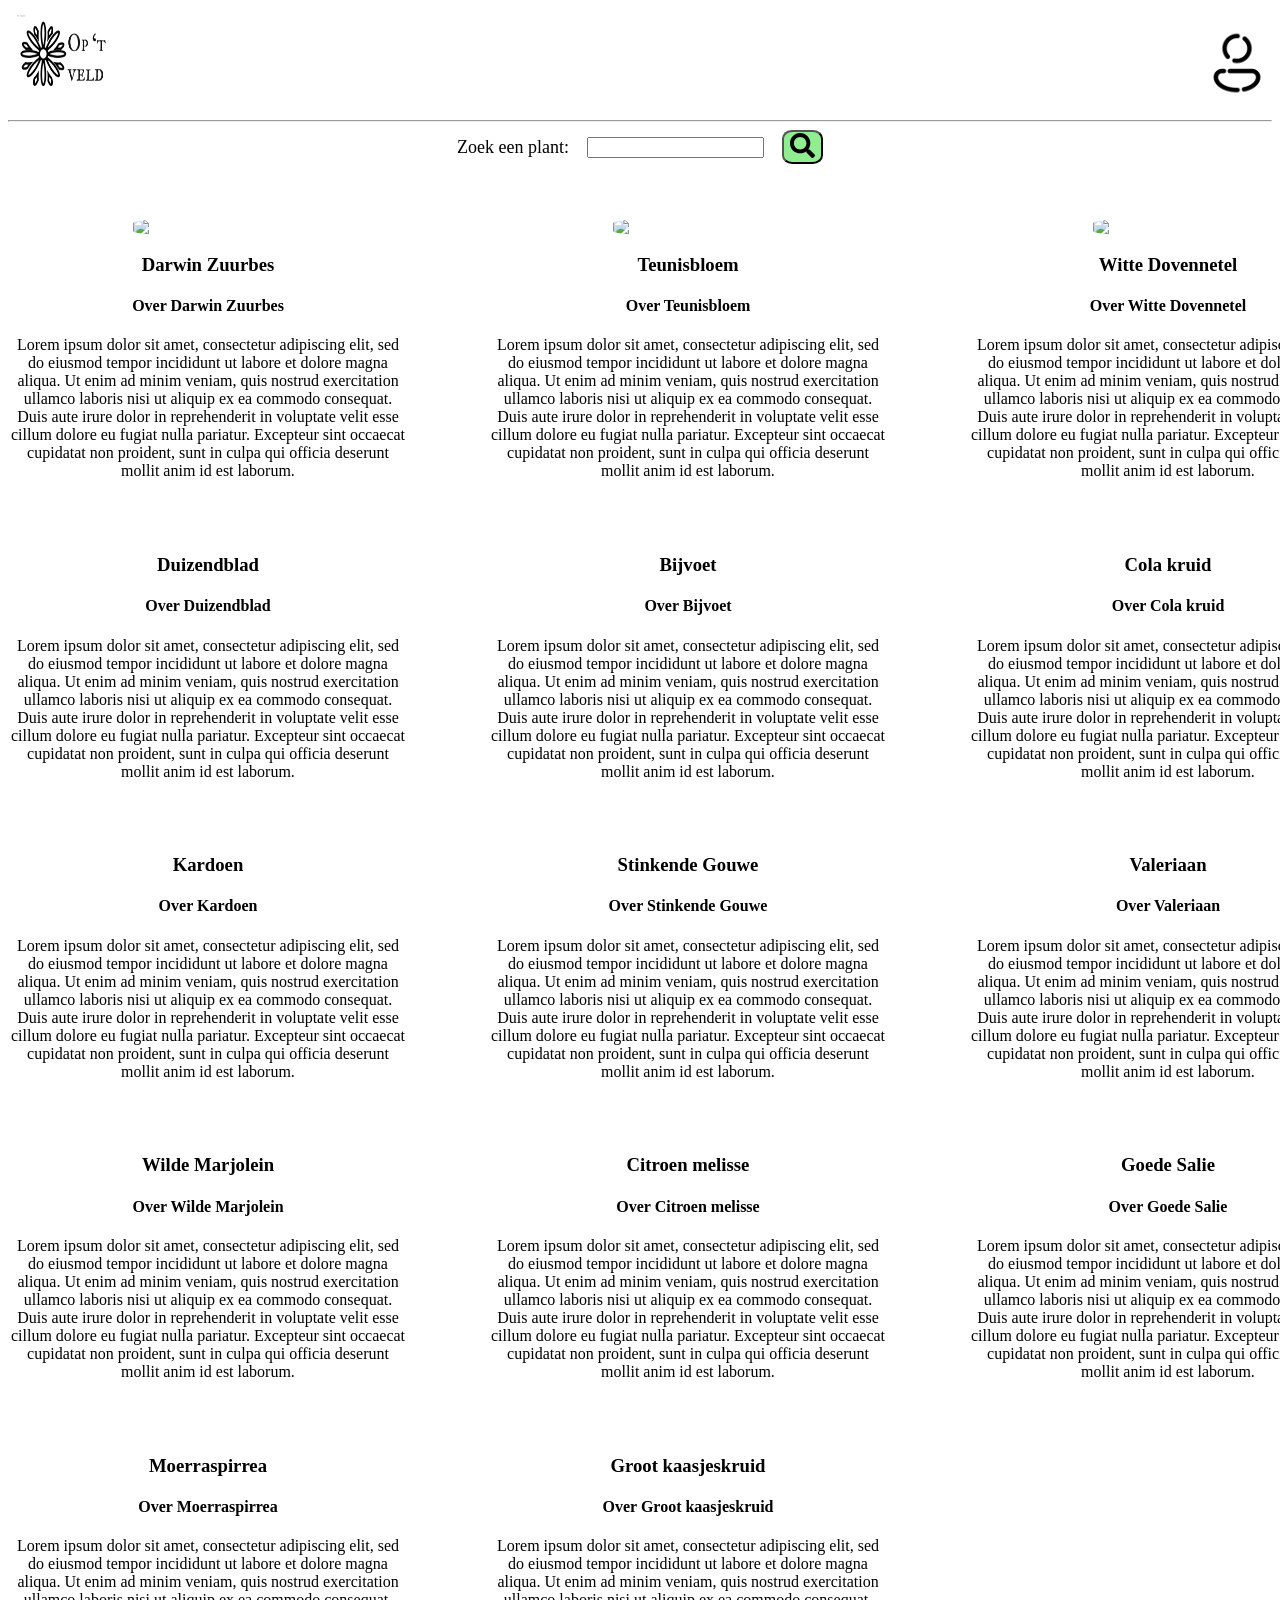
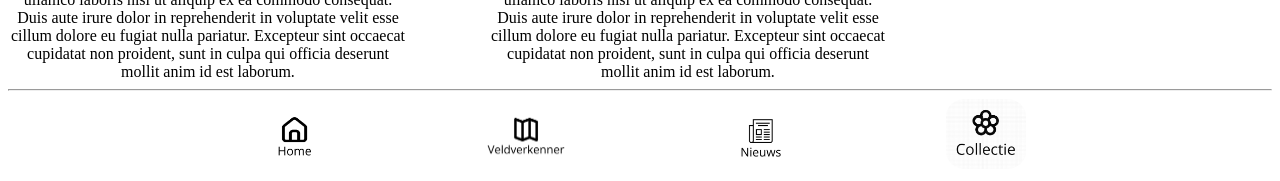
==== collectie.html @ b9565fb1 "Ik heb de meeste van de github en mentor feedback aangepast op mijn project, met meerdere aanpassing" ====
<!DOCTYPE html>
<html lang="en">
<head>
    <meta charset="UTF-8">
    <meta name="viewport" content="width=device-width, initial-scale=1.0">
    <title>Collectie</title> 
    <link rel="stylesheet" href="CSS/styles2.css">
</head>

<body>
     <header>

        <img class="Logo"  src="Images/LOGO2-removebg-preview.png">
        <img class="Gast" src="Images/gast.JPEG">

    </header>
    <hr>
    <main>

    <div class="zoek">

        <label for="site-search">Zoek een plant:</label>

        <input type="search" id="site-search" name="q">

        <button class="Search">
            <svg viewBox="0 0 512 512" width="25" title="search">
            <path d="M505 442.7L405.3 343c-4.5-4.5-10.6-7-17-7H372c27.6-35.3 44-79.7 44-128C416 93.1 322.9 0 208 0S0 93.1 0 208s93.1 208 208 208c48.3 
            0 92.7-16.4 128-44v16.3c0 6.4 2.5 12.5 7 17l99.7 99.7c9.4 9.4 24.6 9.4 33.9 0l28.3-28.3c9.4-9.4 9.4-24.6.1-34zM208 
            336c-70.7 0-128-57.2-128-128 0-70.7 57.2-128 128-128 70.7 0 128 57.2 128 128 0 70.7-57.2 128-128 128z" />
            </svg>
        </button>

    </div>

    <div class="col-container">

        <div class="col1">

            <img class="tb" src="https://nl-nl.bakker.com/cdn/shop/files/HVL_113915_2_BK_1785502296508.jpg?v=1785502366&width=300">
                <h3>Darwin Zuurbes</h3>
                <h4>Over Darwin Zuurbes</h4>
                <p class="BIO">Lorem ipsum dolor sit amet, consectetur adipiscing elit, sed do eiusmod tempor incididunt ut labore et dolore magna aliqua. 
                    Ut enim ad minim veniam, quis nostrud exercitation ullamco laboris nisi ut aliquip ex ea commodo consequat. 
                    Duis aute irure dolor in reprehenderit in voluptate velit esse cillum dolore eu fugiat nulla pariatur. 
                    Excepteur sint occaecat cupidatat non proident, sunt in culpa qui officia deserunt mollit anim id est laborum.</p>
        </div>

       <div class="col1">

            <img class="tb" src="https://upload.wikimedia.org/wikipedia/commons/b/b8/Grote_Teunisbloem_closeup.jpg?utm_source=nl.wikipedia.org&utm_campaign=index&utm_content=original">
                <h3>Teunisbloem</h3>
                <h4>Over Teunisbloem</h4>
                <p class="BIO">Lorem ipsum dolor sit amet, consectetur adipiscing elit, sed do eiusmod tempor incididunt ut labore et dolore magna aliqua. 
                    Ut enim ad minim veniam, quis nostrud exercitation ullamco laboris nisi ut aliquip ex ea commodo consequat. 
                    Duis aute irure dolor in reprehenderit in voluptate velit esse cillum dolore eu fugiat nulla pariatur. 
                    Excepteur sint occaecat cupidatat non proident, sunt in culpa qui officia deserunt mollit anim id est laborum.</p>
       </div>

      <div class="col1">

            <img class="wd" src="https://upload.wikimedia.org/wikipedia/commons/5/56/Witte_dovenetel_closeup.jpg?utm_source=nl.wikipedia.org&utm_campaign=index&utm_content=original">
                <h3>Witte Dovennetel</h3>
                <h4>Over Witte Dovennetel</h4>
                <p class="BIO">Lorem ipsum dolor sit amet, consectetur adipiscing elit, sed do eiusmod tempor incididunt ut labore et dolore magna aliqua. 
                    Ut enim ad minim veniam, quis nostrud exercitation ullamco laboris nisi ut aliquip ex ea commodo consequat. 
                    Duis aute irure dolor in reprehenderit in voluptate velit esse cillum dolore eu fugiat nulla pariatur. 
                    Excepteur sint occaecat cupidatat non proident, sunt in culpa qui officia deserunt mollit anim id est laborum.</p>
        </div>

    </div>

      <!--here you add all the images of the flowers like the first container above-->

        <div class="col-container">

          <div class="col1">

            <img class="tb" src="">
                <h3>Duizendblad</h3>
                <h4>Over Duizendblad</h4>
                <p class="BIO">Lorem ipsum dolor sit amet, consectetur adipiscing elit, sed do eiusmod tempor incididunt ut labore et dolore magna aliqua. 
                    Ut enim ad minim veniam, quis nostrud exercitation ullamco laboris nisi ut aliquip ex ea commodo consequat. 
                    Duis aute irure dolor in reprehenderit in voluptate velit esse cillum dolore eu fugiat nulla pariatur. 
                    Excepteur sint occaecat cupidatat non proident, sunt in culpa qui officia deserunt mollit anim id est laborum.</p>
          </div>
            
          <div class="col1">

            <img class="wd" src="">
            <h3>Bijvoet</h3>
            <h4>Over Bijvoet</h4>
            <p class="BIO">Lorem ipsum dolor sit amet, consectetur adipiscing elit, sed do eiusmod tempor incididunt ut labore et dolore magna aliqua. 
                Ut enim ad minim veniam, quis nostrud exercitation ullamco laboris nisi ut aliquip ex ea commodo consequat. 
                Duis aute irure dolor in reprehenderit in voluptate velit esse cillum dolore eu fugiat nulla pariatur. 
                Excepteur sint occaecat cupidatat non proident, sunt in culpa qui officia deserunt mollit anim id est laborum.</p>
          </div>

          <div class="col1">

            <img class="wd" src="">
            <h3>Cola kruid</h3>
            <h4>Over Cola kruid</h4>
            <p class="BIO">Lorem ipsum dolor sit amet, consectetur adipiscing elit, sed do eiusmod tempor incididunt ut labore et dolore magna aliqua. 
                Ut enim ad minim veniam, quis nostrud exercitation ullamco laboris nisi ut aliquip ex ea commodo consequat. 
                Duis aute irure dolor in reprehenderit in voluptate velit esse cillum dolore eu fugiat nulla pariatur. 
                Excepteur sint occaecat cupidatat non proident, sunt in culpa qui officia deserunt mollit anim id est laborum.</p>
          </div>

        </div>

        <div class="col-container">

          <div class="col1">

            <img class="wd" src="">
            <h3>Kardoen</h3>
            <h4>Over Kardoen</h4>
            <p class="BIO">Lorem ipsum dolor sit amet, consectetur adipiscing elit, sed do eiusmod tempor incididunt ut labore et dolore magna aliqua. 
                Ut enim ad minim veniam, quis nostrud exercitation ullamco laboris nisi ut aliquip ex ea commodo consequat. 
                Duis aute irure dolor in reprehenderit in voluptate velit esse cillum dolore eu fugiat nulla pariatur. 
                Excepteur sint occaecat cupidatat non proident, sunt in culpa qui officia deserunt mollit anim id est laborum.</p>
          </div>

            <div class="col1">

            <img class="wd" src="">
            <h3>Stinkende Gouwe</h3>
            <h4>Over Stinkende Gouwe</h4>
            <p class="BIO">Lorem ipsum dolor sit amet, consectetur adipiscing elit, sed do eiusmod tempor incididunt ut labore et dolore magna aliqua. 
                Ut enim ad minim veniam, quis nostrud exercitation ullamco laboris nisi ut aliquip ex ea commodo consequat. 
                Duis aute irure dolor in reprehenderit in voluptate velit esse cillum dolore eu fugiat nulla pariatur. 
                Excepteur sint occaecat cupidatat non proident, sunt in culpa qui officia deserunt mollit anim id est laborum.</p>

            </div>

            <div class="col1">
            <img class="wd" src="">
            <h3>Valeriaan</h3>
            <h4>Over Valeriaan</h4>
            <p class="BIO">Lorem ipsum dolor sit amet, consectetur adipiscing elit, sed do eiusmod tempor incididunt ut labore et dolore magna aliqua. Ut enim ad minim veniam, quis nostrud exercitation ullamco laboris nisi ut aliquip ex ea commodo consequat. Duis aute irure dolor in reprehenderit in voluptate velit esse cillum dolore eu fugiat nulla pariatur. Excepteur sint occaecat cupidatat non proident, sunt in culpa qui officia deserunt mollit anim id est laborum.</p>
            </div>
          </div>
        </main>


        <div class="col-container">
            <div class="col1">
            <img class="wd" src="">
            <h3>Wilde Marjolein</h3>
            <h4>Over Wilde Marjolein</h4>
            <p class="BIO">Lorem ipsum dolor sit amet, consectetur adipiscing elit, sed do eiusmod tempor incididunt ut labore et dolore magna aliqua. 
                Ut enim ad minim veniam, quis nostrud exercitation ullamco laboris nisi ut aliquip ex ea commodo consequat. 
                Duis aute irure dolor in reprehenderit in voluptate velit esse cillum dolore eu fugiat nulla pariatur. 
                Excepteur sint occaecat cupidatat non proident, sunt in culpa qui officia deserunt mollit anim id est laborum.</p>
            </div>
          
            <div class="col1">
            <img class="wd" src="">
            <h3>Citroen melisse</h3>
            <h4>Over Citroen melisse </h4>
            <p class="BIO">Lorem ipsum dolor sit amet, consectetur adipiscing elit, sed do eiusmod tempor incididunt ut labore et dolore magna aliqua. 
                Ut enim ad minim veniam, quis nostrud exercitation ullamco laboris nisi ut aliquip ex ea commodo consequat. 
                Duis aute irure dolor in reprehenderit in voluptate velit esse cillum dolore eu fugiat nulla pariatur. 
                Excepteur sint occaecat cupidatat non proident, sunt in culpa qui officia deserunt mollit anim id est laborum.</p>
            </div>
          
            <div class="col1">
            <img class="wd" src="">
            <h3>Goede Salie</h3>
            <h4>Over Goede Salie</h4>
            <p class="BIO">Lorem ipsum dolor sit amet, consectetur adipiscing elit, sed do eiusmod tempor incididunt ut labore et dolore magna aliqua. 
                Ut enim ad minim veniam, quis nostrud exercitation ullamco laboris nisi ut aliquip ex ea commodo consequat. 
                Duis aute irure dolor in reprehenderit in voluptate velit esse cillum dolore eu fugiat nulla pariatur. 
                Excepteur sint occaecat cupidatat non proident, sunt in culpa qui officia deserunt mollit anim id est laborum.</p>
            </div>
          </div>


        <div class="col-container">
            <div class="col1">
            <img class="wd" src="">
            <h3>Moerraspirrea</h3>
            <h4>Over Moerraspirrea</h4>
            <p class="BIO">Lorem ipsum dolor sit amet, consectetur adipiscing elit, sed do eiusmod tempor incididunt ut labore et dolore magna aliqua. 
                Ut enim ad minim veniam, quis nostrud exercitation ullamco laboris nisi ut aliquip ex ea commodo consequat. 
                Duis aute irure dolor in reprehenderit in voluptate velit esse cillum dolore eu fugiat nulla pariatur. 
                Excepteur sint occaecat cupidatat non proident, sunt in culpa qui officia deserunt mollit anim id est laborum.</p>
            </div>

            <div class="col1">
            <img class="wd" src="">
            <h3>Groot kaasjeskruid</h3>
            <h4>Over Groot kaasjeskruid</h4>
            <p class="BIO">Lorem ipsum dolor sit amet, consectetur adipiscing elit, sed do eiusmod tempor incididunt ut labore et dolore magna aliqua. 
                Ut enim ad minim veniam, quis nostrud exercitation ullamco laboris nisi ut aliquip ex ea commodo consequat. 
                Duis aute irure dolor in reprehenderit in voluptate velit esse cillum dolore eu fugiat nulla pariatur. 
                Excepteur sint occaecat cupidatat non proident, sunt in culpa qui officia deserunt mollit anim id est laborum.</p>
            </div>
         </div>
    </main>
     <hr>

    <footer class="navfooter">

        <a href="index.html" class="nav item">
            <img class="NF" src="Images/Home.PNG">
        </a>

        <a href="veldverkenner.html" class="nav item">
            <img class="NG" src="Images/Veldverkenner.PNG">
        </a>

        <a href="" class="nav item">
            <img class="NF" src="Images/news.PNG">
        </a>

        <a href="collectie.html" class="nav item">
            <img class="NF" src="Images/collectie.PNG">
        </a>

    </footer>

</body>
</html>
---- CSS/styles2.css ----
.Logo{
    width: 120px;
    height: 100px;
}

.Gast{
    width: 70px;
    height: 70px;
    float: right;
    margin-top: 20px;
}

.zoek{
    display: flex;
    justify-content: center;
    align-items: center;
    gap: 1em;
    font-size: large;
}

.introkaart{
    text-align: center;
    font-family: Arial, Helvetica, sans-serif
}

h3,h4{
    text-align: center;
}
.BIO{
    display: flex;
    text-align: center;
    justify-content: center;
}

.kaart-container {
    width: 100%;
    display: flex;
    justify-content: center;
    overflow: hidden;
}

.kaart {
    width: 700px;
    height: 700px;
    transform: rotate(90deg);
    flex-shrink: 0;
    margin-top: 25px;
}

.Search{
    border-radius: 25%;
    background-color: lightgreen;
}

.navfooter{
    display: flex;
    align-items: center;
    justify-content: center;
    gap: 0.3em;
    
}

.NF{
    width: 80px;
    border-radius: 25%;
}
.NG{
    width: 100px;
    border-radius: 25%;
}

@media(min-width:500px){
    .navfooter{
    gap: 9em;

}

.col-container{
    display: grid;
    grid-template-columns: repeat(3, 1fr);
    gap: 5em;
}

.BIO{
    width: 50ch;
    margin: 0 auto;
}
.kaart {
    width: 80em;
    height: 80em;
    transform: rotate(0deg);
    flex-shrink: 0;
}
}

.tb, .wd{
    display: flex;
    justify-content: center;
    align-items: center;
    margin: 0 auto;
    margin-top: 55px;
    width: 150px;
    border-radius: 25%;
}
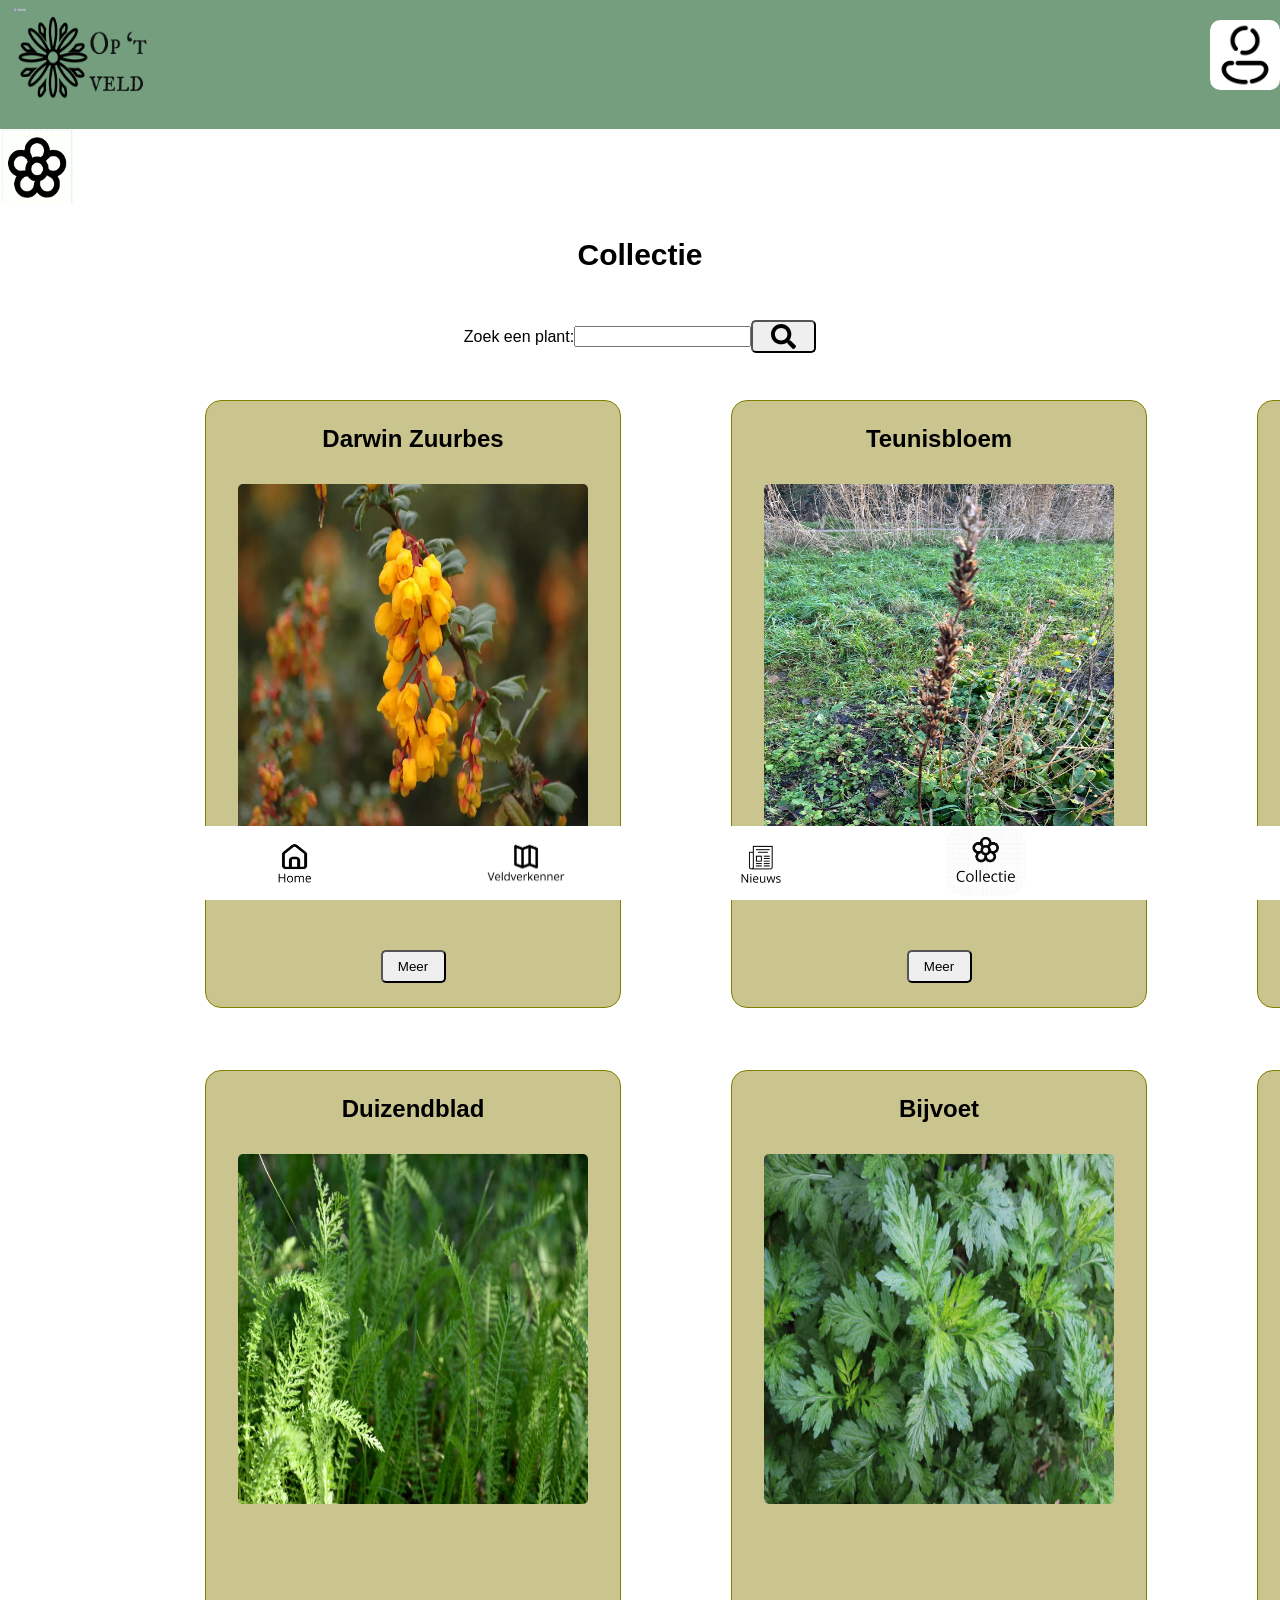
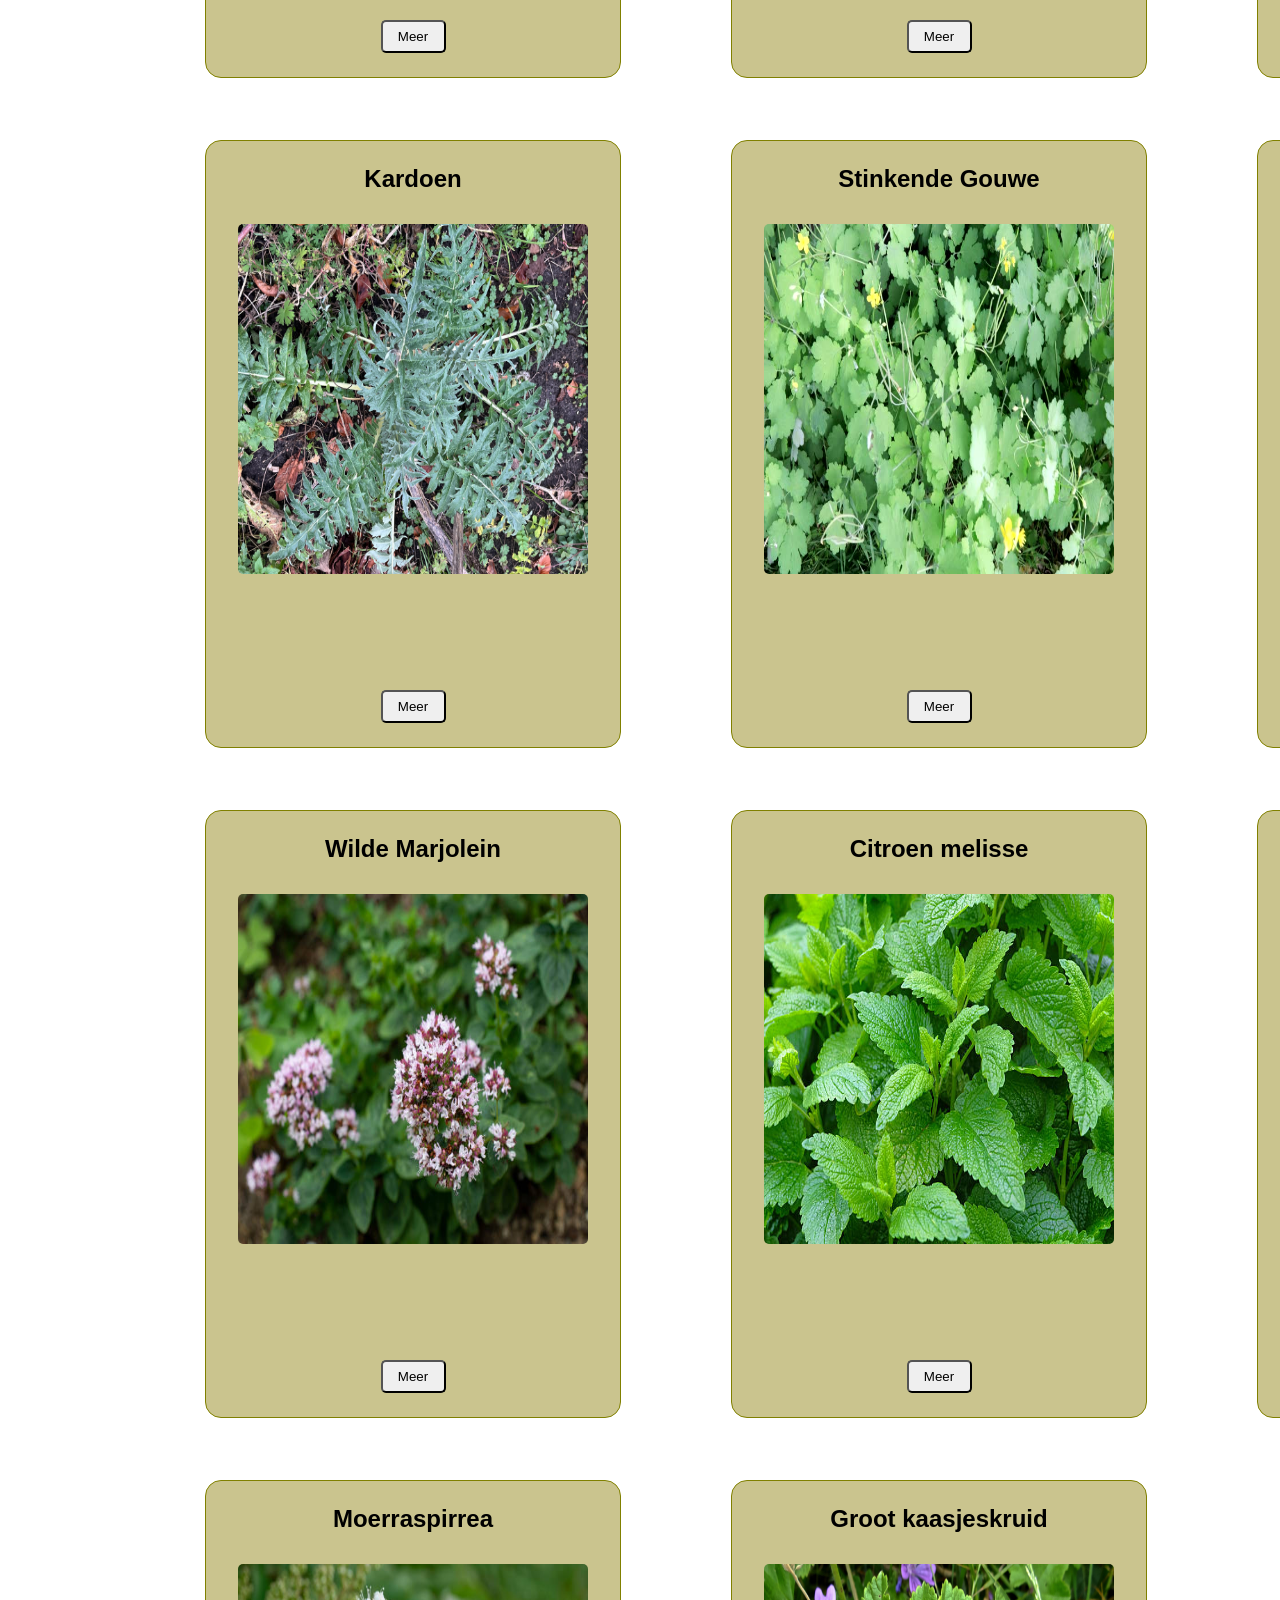
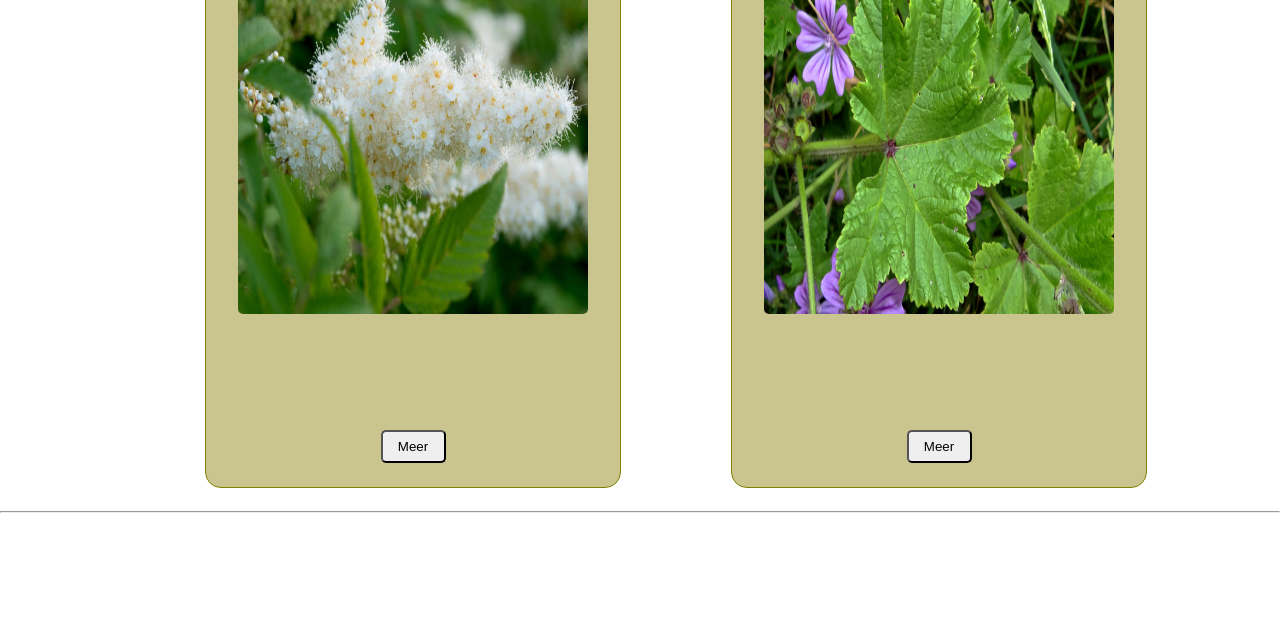
==== commit 76da1809: "Redesign, javascript toevoeging, kaart en informatie toevoeging" ====
--- a/collectie.html
+++ b/collectie.html
@@ -5,6 +5,7 @@
     <meta name="viewport" content="width=device-width, initial-scale=1.0">
     <title>Collectie</title> 
     <link rel="stylesheet" href="CSS/styles2.css">
+    <script defer src="./script.js"></script>
 </head>
 
 <body>
@@ -14,190 +15,222 @@
         <img class="Gast" src="Images/gast.JPEG">
 
     </header>
-    <hr>
     <main>
-
-    <div class="zoek">
+        
+    <section class="BC">
+        <img class="logo" src="Images/Logo.PNG"> 
+        <p><strong>Collectie</strong></p>
+    </section>
+        <br>
+
+    <div class="Searchbar">
 
         <label for="site-search">Zoek een plant:</label>
 
         <input type="search" id="site-search" name="q">
 
-        <button class="Search">
+        <button class="Searchbutton">
             <svg viewBox="0 0 512 512" width="25" title="search">
             <path d="M505 442.7L405.3 343c-4.5-4.5-10.6-7-17-7H372c27.6-35.3 44-79.7 44-128C416 93.1 322.9 0 208 0S0 93.1 0 208s93.1 208 208 208c48.3 
             0 92.7-16.4 128-44v16.3c0 6.4 2.5 12.5 7 17l99.7 99.7c9.4 9.4 24.6 9.4 33.9 0l28.3-28.3c9.4-9.4 9.4-24.6.1-34zM208 
             336c-70.7 0-128-57.2-128-128 0-70.7 57.2-128 128-128 70.7 0 128 57.2 128 128 0 70.7-57.2 128-128 128z" />
             </svg>
         </button>
-
     </div>
 
-    <div class="col-container">
-
-        <div class="col1">
-
-            <img class="tb" src="https://nl-nl.bakker.com/cdn/shop/files/HVL_113915_2_BK_1785502296508.jpg?v=1785502366&width=300">
-                <h3>Darwin Zuurbes</h3>
-                <h4>Over Darwin Zuurbes</h4>
-                <p class="BIO">Lorem ipsum dolor sit amet, consectetur adipiscing elit, sed do eiusmod tempor incididunt ut labore et dolore magna aliqua. 
-                    Ut enim ad minim veniam, quis nostrud exercitation ullamco laboris nisi ut aliquip ex ea commodo consequat. 
-                    Duis aute irure dolor in reprehenderit in voluptate velit esse cillum dolore eu fugiat nulla pariatur. 
-                    Excepteur sint occaecat cupidatat non proident, sunt in culpa qui officia deserunt mollit anim id est laborum.</p>
-        </div>
-
-       <div class="col1">
-
-            <img class="tb" src="https://upload.wikimedia.org/wikipedia/commons/b/b8/Grote_Teunisbloem_closeup.jpg?utm_source=nl.wikipedia.org&utm_campaign=index&utm_content=original">
-                <h3>Teunisbloem</h3>
-                <h4>Over Teunisbloem</h4>
-                <p class="BIO">Lorem ipsum dolor sit amet, consectetur adipiscing elit, sed do eiusmod tempor incididunt ut labore et dolore magna aliqua. 
-                    Ut enim ad minim veniam, quis nostrud exercitation ullamco laboris nisi ut aliquip ex ea commodo consequat. 
-                    Duis aute irure dolor in reprehenderit in voluptate velit esse cillum dolore eu fugiat nulla pariatur. 
-                    Excepteur sint occaecat cupidatat non proident, sunt in culpa qui officia deserunt mollit anim id est laborum.</p>
-       </div>
-
-      <div class="col1">
-
-            <img class="wd" src="https://upload.wikimedia.org/wikipedia/commons/5/56/Witte_dovenetel_closeup.jpg?utm_source=nl.wikipedia.org&utm_campaign=index&utm_content=original">
-                <h3>Witte Dovennetel</h3>
-                <h4>Over Witte Dovennetel</h4>
-                <p class="BIO">Lorem ipsum dolor sit amet, consectetur adipiscing elit, sed do eiusmod tempor incididunt ut labore et dolore magna aliqua. 
-                    Ut enim ad minim veniam, quis nostrud exercitation ullamco laboris nisi ut aliquip ex ea commodo consequat. 
-                    Duis aute irure dolor in reprehenderit in voluptate velit esse cillum dolore eu fugiat nulla pariatur. 
-                    Excepteur sint occaecat cupidatat non proident, sunt in culpa qui officia deserunt mollit anim id est laborum.</p>
-        </div>
-
-    </div>
-
-      <!--here you add all the images of the flowers like the first container above-->
-
-        <div class="col-container">
-
-          <div class="col1">
-
-            <img class="tb" src="">
-                <h3>Duizendblad</h3>
-                <h4>Over Duizendblad</h4>
-                <p class="BIO">Lorem ipsum dolor sit amet, consectetur adipiscing elit, sed do eiusmod tempor incididunt ut labore et dolore magna aliqua. 
-                    Ut enim ad minim veniam, quis nostrud exercitation ullamco laboris nisi ut aliquip ex ea commodo consequat. 
-                    Duis aute irure dolor in reprehenderit in voluptate velit esse cillum dolore eu fugiat nulla pariatur. 
-                    Excepteur sint occaecat cupidatat non proident, sunt in culpa qui officia deserunt mollit anim id est laborum.</p>
-          </div>
-            
-          <div class="col1">
-
-            <img class="wd" src="">
-            <h3>Bijvoet</h3>
-            <h4>Over Bijvoet</h4>
-            <p class="BIO">Lorem ipsum dolor sit amet, consectetur adipiscing elit, sed do eiusmod tempor incididunt ut labore et dolore magna aliqua. 
-                Ut enim ad minim veniam, quis nostrud exercitation ullamco laboris nisi ut aliquip ex ea commodo consequat. 
-                Duis aute irure dolor in reprehenderit in voluptate velit esse cillum dolore eu fugiat nulla pariatur. 
-                Excepteur sint occaecat cupidatat non proident, sunt in culpa qui officia deserunt mollit anim id est laborum.</p>
-          </div>
-
-          <div class="col1">
-
-            <img class="wd" src="">
-            <h3>Cola kruid</h3>
-            <h4>Over Cola kruid</h4>
-            <p class="BIO">Lorem ipsum dolor sit amet, consectetur adipiscing elit, sed do eiusmod tempor incididunt ut labore et dolore magna aliqua. 
-                Ut enim ad minim veniam, quis nostrud exercitation ullamco laboris nisi ut aliquip ex ea commodo consequat. 
-                Duis aute irure dolor in reprehenderit in voluptate velit esse cillum dolore eu fugiat nulla pariatur. 
-                Excepteur sint occaecat cupidatat non proident, sunt in culpa qui officia deserunt mollit anim id est laborum.</p>
-          </div>
-
-        </div>
-
-        <div class="col-container">
-
-          <div class="col1">
-
-            <img class="wd" src="">
-            <h3>Kardoen</h3>
-            <h4>Over Kardoen</h4>
-            <p class="BIO">Lorem ipsum dolor sit amet, consectetur adipiscing elit, sed do eiusmod tempor incididunt ut labore et dolore magna aliqua. 
-                Ut enim ad minim veniam, quis nostrud exercitation ullamco laboris nisi ut aliquip ex ea commodo consequat. 
-                Duis aute irure dolor in reprehenderit in voluptate velit esse cillum dolore eu fugiat nulla pariatur. 
-                Excepteur sint occaecat cupidatat non proident, sunt in culpa qui officia deserunt mollit anim id est laborum.</p>
-          </div>
-
-            <div class="col1">
-
-            <img class="wd" src="">
-            <h3>Stinkende Gouwe</h3>
-            <h4>Over Stinkende Gouwe</h4>
-            <p class="BIO">Lorem ipsum dolor sit amet, consectetur adipiscing elit, sed do eiusmod tempor incididunt ut labore et dolore magna aliqua. 
-                Ut enim ad minim veniam, quis nostrud exercitation ullamco laboris nisi ut aliquip ex ea commodo consequat. 
-                Duis aute irure dolor in reprehenderit in voluptate velit esse cillum dolore eu fugiat nulla pariatur. 
-                Excepteur sint occaecat cupidatat non proident, sunt in culpa qui officia deserunt mollit anim id est laborum.</p>
-
-            </div>
-
-            <div class="col1">
-            <img class="wd" src="">
-            <h3>Valeriaan</h3>
-            <h4>Over Valeriaan</h4>
-            <p class="BIO">Lorem ipsum dolor sit amet, consectetur adipiscing elit, sed do eiusmod tempor incididunt ut labore et dolore magna aliqua. Ut enim ad minim veniam, quis nostrud exercitation ullamco laboris nisi ut aliquip ex ea commodo consequat. Duis aute irure dolor in reprehenderit in voluptate velit esse cillum dolore eu fugiat nulla pariatur. Excepteur sint occaecat cupidatat non proident, sunt in culpa qui officia deserunt mollit anim id est laborum.</p>
-            </div>
-          </div>
-        </main>
-
-
-        <div class="col-container">
-            <div class="col1">
-            <img class="wd" src="">
-            <h3>Wilde Marjolein</h3>
-            <h4>Over Wilde Marjolein</h4>
-            <p class="BIO">Lorem ipsum dolor sit amet, consectetur adipiscing elit, sed do eiusmod tempor incididunt ut labore et dolore magna aliqua. 
-                Ut enim ad minim veniam, quis nostrud exercitation ullamco laboris nisi ut aliquip ex ea commodo consequat. 
-                Duis aute irure dolor in reprehenderit in voluptate velit esse cillum dolore eu fugiat nulla pariatur. 
-                Excepteur sint occaecat cupidatat non proident, sunt in culpa qui officia deserunt mollit anim id est laborum.</p>
-            </div>
-          
-            <div class="col1">
-            <img class="wd" src="">
-            <h3>Citroen melisse</h3>
-            <h4>Over Citroen melisse </h4>
-            <p class="BIO">Lorem ipsum dolor sit amet, consectetur adipiscing elit, sed do eiusmod tempor incididunt ut labore et dolore magna aliqua. 
-                Ut enim ad minim veniam, quis nostrud exercitation ullamco laboris nisi ut aliquip ex ea commodo consequat. 
-                Duis aute irure dolor in reprehenderit in voluptate velit esse cillum dolore eu fugiat nulla pariatur. 
-                Excepteur sint occaecat cupidatat non proident, sunt in culpa qui officia deserunt mollit anim id est laborum.</p>
-            </div>
-          
-            <div class="col1">
-            <img class="wd" src="">
-            <h3>Goede Salie</h3>
-            <h4>Over Goede Salie</h4>
-            <p class="BIO">Lorem ipsum dolor sit amet, consectetur adipiscing elit, sed do eiusmod tempor incididunt ut labore et dolore magna aliqua. 
-                Ut enim ad minim veniam, quis nostrud exercitation ullamco laboris nisi ut aliquip ex ea commodo consequat. 
-                Duis aute irure dolor in reprehenderit in voluptate velit esse cillum dolore eu fugiat nulla pariatur. 
-                Excepteur sint occaecat cupidatat non proident, sunt in culpa qui officia deserunt mollit anim id est laborum.</p>
-            </div>
-          </div>
-
-
-        <div class="col-container">
-            <div class="col1">
-            <img class="wd" src="">
-            <h3>Moerraspirrea</h3>
-            <h4>Over Moerraspirrea</h4>
-            <p class="BIO">Lorem ipsum dolor sit amet, consectetur adipiscing elit, sed do eiusmod tempor incididunt ut labore et dolore magna aliqua. 
-                Ut enim ad minim veniam, quis nostrud exercitation ullamco laboris nisi ut aliquip ex ea commodo consequat. 
-                Duis aute irure dolor in reprehenderit in voluptate velit esse cillum dolore eu fugiat nulla pariatur. 
-                Excepteur sint occaecat cupidatat non proident, sunt in culpa qui officia deserunt mollit anim id est laborum.</p>
-            </div>
-
-            <div class="col1">
-            <img class="wd" src="">
-            <h3>Groot kaasjeskruid</h3>
-            <h4>Over Groot kaasjeskruid</h4>
-            <p class="BIO">Lorem ipsum dolor sit amet, consectetur adipiscing elit, sed do eiusmod tempor incididunt ut labore et dolore magna aliqua. 
-                Ut enim ad minim veniam, quis nostrud exercitation ullamco laboris nisi ut aliquip ex ea commodo consequat. 
-                Duis aute irure dolor in reprehenderit in voluptate velit esse cillum dolore eu fugiat nulla pariatur. 
-                Excepteur sint occaecat cupidatat non proident, sunt in culpa qui officia deserunt mollit anim id est laborum.</p>
-            </div>
-         </div>
+
+    <section class="col-container">
+
+    <article class="flower-card">
+        <div>
+            <h2>Darwin Zuurbes</h2>
+            <img class="tb" src="Images/DarwinZuurbes.png" alt="Darwin Zuurbes">
+            <button>Meer</button>
+        </div>
+        <div>
+            <p>Lorem ipsum dolor sit amet, consectetur adipiscing elit, sed do eiusmod tempor incididunt ut labore et dolore magna aliqua. Ut enim ad minim veniam, quis nostrud exercitation ullamco laboris nisi ut aliquip ex ea commodo consequat. Duis aute irure dolor in reprehenderit in voluptate velit esse cillum dolore eu fugiat nulla pariatur. Excepteur sint occaecat cupidatat non proident, sunt in culpa qui officia deserunt mollit anim id est laborum.</p>
+            <button aria-label="verberg de details">X</button>
+        </div>
+    </article>
+
+    <article class="flower-card">
+        <div>
+            <h2>Teunisbloem</h2>
+            <img class="tb" src="Images/Teunisbloem.jpg" alt="Teunisbloem">
+            <button>Meer</button>
+        </div>
+        <div>
+            <p>Lorem ipsum dolor sit amet, consectetur adipiscing elit, sed do eiusmod tempor incididunt ut labore et dolore magna aliqua. Ut enim ad minim veniam, quis nostrud exercitation ullamco laboris nisi ut aliquip ex ea commodo consequat. Duis aute irure dolor in reprehenderit in voluptate velit esse cillum dolore eu fugiat nulla pariatur. Excepteur sint occaecat cupidatat non proident, sunt in culpa qui officia deserunt mollit anim id est laborum.</p>
+            <button aria-label="verberg de details">X</button>
+        </div>
+    </article>
+
+    <article class="flower-card">
+        <div>
+            <h2>Witte Dovennetel</h2>
+            <img class="tb" src="Images/Wittedovennetel.png" alt="Witte Dovennetel">
+            <button>Meer</button>
+        </div>
+        <div>
+            <p>Lorem ipsum dolor sit amet, consectetur adipiscing elit, sed do eiusmod tempor incididunt ut labore et dolore magna aliqua. Ut enim ad minim veniam, quis nostrud exercitation ullamco laboris nisi ut aliquip ex ea commodo consequat. Duis aute irure dolor in reprehenderit in voluptate velit esse cillum dolore eu fugiat nulla pariatur. Excepteur sint occaecat cupidatat non proident, sunt in culpa qui officia deserunt mollit anim id est laborum.</p>
+            <button aria-label="verberg de details">X</button>
+        </div>
+    </article>
+
+</section>
+
+<!-- Here you add all the images of the flowers like the first container above -->
+
+<section class="col-container">
+
+    <article class="flower-card">
+        <div>
+            <h2>Duizendblad</h2>
+            <img class="tb" src="Images/Duizendblad.png" alt="Duizendblad">
+            <button>Meer</button>
+        </div>
+        <div>
+            <p>Lorem ipsum dolor sit amet, consectetur adipiscing elit, sed do eiusmod tempor incididunt ut labore et dolore magna aliqua. Ut enim ad minim veniam, quis nostrud exercitation ullamco laboris nisi ut aliquip ex ea commodo consequat. Duis aute irure dolor in reprehenderit in voluptate velit esse cillum dolore eu fugiat nulla pariatur. Excepteur sint occaecat cupidatat non proident, sunt in culpa qui officia deserunt mollit anim id est laborum.</p>
+            <button aria-label="verberg de details">X</button>
+        </div>
+    </article>
+
+    <article class="flower-card">
+        <div>
+            <h2>Bijvoet</h2>
+            <img class="tb" src="Images/BijvoetAlsem.png" alt="Bijvoet">
+            <button>Meer</button>
+        </div>
+        <div>
+            <p>Lorem ipsum dolor sit amet, consectetur adipiscing elit, sed do eiusmod tempor incididunt ut labore et dolore magna aliqua. Ut enim ad minim veniam, quis nostrud exercitation ullamco laboris nisi ut aliquip ex ea commodo consequat. Duis aute irure dolor in reprehenderit in voluptate velit esse cillum dolore eu fugiat nulla pariatur. Excepteur sint occaecat cupidatat non proident, sunt in culpa qui officia deserunt mollit anim id est laborum.</p>
+            <button aria-label="verberg de details">X</button>
+        </div>
+    </article>
+
+    <article class="flower-card">
+        <div>
+            <h2>Cola kruid</h2>
+            <img class="tb" src="Images/Colacitroen kruid.jpg" alt="Cola kruid">
+            <button>Meer</button>
+        </div>
+        <div>
+            <p>Lorem ipsum dolor sit amet, consectetur adipiscing elit, sed do eiusmod tempor incididunt ut labore et dolore magna aliqua. Ut enim ad minim veniam, quis nostrud exercitation ullamco laboris nisi ut aliquip ex ea commodo consequat. Duis aute irure dolor in reprehenderit in voluptate velit esse cillum dolore eu fugiat nulla pariatur. Excepteur sint occaecat cupidatat non proident, sunt in culpa qui officia deserunt mollit anim id est laborum.</p>
+            <button aria-label="verberg de details">X</button>
+        </div>
+    </article>
+
+</section>
+
+<section class="col-container">
+
+    <article class="flower-card">
+        <div>
+            <h2>Kardoen</h2>
+            <img class="tb" src="Images/Kardoen.PNG.png" alt="Kardoen">
+            <button>Meer</button>
+        </div>
+        <div>
+            <p>Lorem ipsum dolor sit amet, consectetur adipiscing elit, sed do eiusmod tempor incididunt ut labore et dolore magna aliqua. Ut enim ad minim veniam, quis nostrud exercitation ullamco laboris nisi ut aliquip ex ea commodo consequat. Duis aute irure dolor in reprehenderit in voluptate velit esse cillum dolore eu fugiat nulla pariatur. Excepteur sint occaecat cupidatat non proident, sunt in culpa qui officia deserunt mollit anim id est laborum.</p>
+            <button aria-label="verberg de details">X</button>
+        </div>
+    </article>
+
+    <article class="flower-card">
+        <div>
+            <h2>Stinkende Gouwe</h2>
+            <img class="tb" src="Images/StinkendeGouwe.png" alt="Stinkende Gouwe">
+            <button>Meer</button>
+        </div>
+        <div>
+            <p>Lorem ipsum dolor sit amet, consectetur adipiscing elit, sed do eiusmod tempor incididunt ut labore et dolore magna aliqua. Ut enim ad minim veniam, quis nostrud exercitation ullamco laboris nisi ut aliquip ex ea commodo consequat. Duis aute irure dolor in reprehenderit in voluptate velit esse cillum dolore eu fugiat nulla pariatur. Excepteur sint occaecat cupidatat non proident, sunt in culpa qui officia deserunt mollit anim id est laborum.</p>
+            <button aria-label="verberg de details">X</button>
+        </div>
+    </article>
+
+    <article class="flower-card">
+        <div>
+            <h2>Valeriaan</h2>
+            <img class="tb" src="Images/Valeriaan.png" alt="Valeriaan">
+            <button>Meer</button>
+        </div>
+        <div>
+            <p>Lorem ipsum dolor sit amet, consectetur adipiscing elit, sed do eiusmod tempor incididunt ut labore et dolore magna aliqua. Ut enim ad minim veniam, quis nostrud exercitation ullamco laboris nisi ut aliquip ex ea commodo consequat. Duis aute irure dolor in reprehenderit in voluptate velit esse cillum dolore eu fugiat nulla pariatur. Excepteur sint occaecat cupidatat non proident, sunt in culpa qui officia deserunt mollit anim id est laborum.</p>
+            <button aria-label="verberg de details">X</button>
+        </div>
+    </article>
+
+</section>
+
+</main>
+
+<section class="col-container">
+
+    <article class="flower-card">
+        <div>
+            <h2>Wilde Marjolein</h2>
+            <img class="tb" src="Images/WildMarjolein.png" alt="Wilde Marjolein">
+            <button>Meer</button>
+        </div>
+        <div>
+            <p>Lorem ipsum dolor sit amet, consectetur adipiscing elit, sed do eiusmod tempor incididunt ut labore et dolore magna aliqua. Ut enim ad minim veniam, quis nostrud exercitation ullamco laboris nisi ut aliquip ex ea commodo consequat. Duis aute irure dolor in reprehenderit in voluptate velit esse cillum dolore eu fugiat nulla pariatur. Excepteur sint occaecat cupidatat non proident, sunt in culpa qui officia deserunt mollit anim id est laborum.</p>
+            <button aria-label="verberg de details">X</button>
+        </div>
+    </article>
+
+    <article class="flower-card">
+        <div>
+            <h2>Citroen melisse</h2>
+            <img class="tb" src="Images/Citroenmelisse.png" alt="Citroen melisse">
+            <button>Meer</button>
+        </div>
+        <div>
+            <p>Lorem ipsum dolor sit amet, consectetur adipiscing elit, sed do eiusmod tempor incididunt ut labore et dolore magna aliqua. Ut enim ad minim veniam, quis nostrud exercitation ullamco laboris nisi ut aliquip ex ea commodo consequat. Duis aute irure dolor in reprehenderit in voluptate velit esse cillum dolore eu fugiat nulla pariatur. Excepteur sint occaecat cupidatat non proident, sunt in culpa qui officia deserunt mollit anim id est laborum.</p>
+            <button aria-label="verberg de details">X</button>
+        </div>
+    </article>
+
+    <article class="flower-card">
+        <div>
+            <h2>Goede Salie</h2>
+            <img class="tb" src="Images/GoedeSalie.png" alt="Goede Salie">
+            <button>Meer</button>
+        </div>
+        <div>
+            <p>Lorem ipsum dolor sit amet, consectetur adipiscing elit, sed do eiusmod tempor incididunt ut labore et dolore magna aliqua. Ut enim ad minim veniam, quis nostrud exercitation ullamco laboris nisi ut aliquip ex ea commodo consequat. Duis aute irure dolor in reprehenderit in voluptate velit esse cillum dolore eu fugiat nulla pariatur. Excepteur sint occaecat cupidatat non proident, sunt in culpa qui officia deserunt mollit anim id est laborum.</p>
+            <button aria-label="verberg de details">X</button>
+        </div>
+    </article>
+
+</section>
+
+<section class="col-container">
+
+    <article class="flower-card">
+        <div>
+            <h2>Moerraspirrea</h2>
+            <img class="tb" src="Images/Moerraspirea.png" alt="Moerraspirrea">
+            <button>Meer</button>
+        </div>
+        <div>
+            <p>Lorem ipsum dolor sit amet, consectetur adipiscing elit, sed do eiusmod tempor incididunt ut labore et dolore magna aliqua. Ut enim ad minim veniam, quis nostrud exercitation ullamco laboris nisi ut aliquip ex ea commodo consequat. Duis aute irure dolor in reprehenderit in voluptate velit esse cillum dolore eu fugiat nulla pariatur. Excepteur sint occaecat cupidatat non proident, sunt in culpa qui officia deserunt mollit anim id est laborum.</p>
+            <button aria-label="verberg de details">X</button>
+        </div>
+    </article>
+
+    <article class="flower-card">
+        <div>
+            <h2>Groot kaasjeskruid</h2>
+            <img class="tb" src="Images/Grotekaasjeskruid.png" alt="Groot kaasjeskruid">
+            <button>Meer</button>
+        </div>
+        <div>
+            <p>Lorem ipsum dolor sit amet, consectetur adipiscing elit, sed do eiusmod tempor incididunt ut labore et dolore magna aliqua. Ut enim ad minim veniam, quis nostrud exercitation ullamco laboris nisi ut aliquip ex ea commodo consequat. Duis aute irure dolor in reprehenderit in voluptate velit esse cillum dolore eu fugiat nulla pariatur. Excepteur sint occaecat cupidatat non proident, sunt in culpa qui officia deserunt mollit anim id est laborum.</p>
+            <button aria-label="verberg de details">X</button>
+        </div>
+    </article>
+
+</section>
+
     </main>
      <hr>
 
--- a/CSS/styles2.css
+++ b/CSS/styles2.css
@@ -1,55 +1,172 @@
+body{
+    padding-bottom: 100px;
+    font-family: sans-serif;
+    margin: 0;
+}
+header{
+    background-color: rgb(116, 158, 126);
+}
+
 .Logo{
-    width: 120px;
-    height: 100px;
-}
-
+    width: 180px;
+    height: 125px;
+}
+
+.VeldIcoon{
+    width: 75px;
+    margin-top: 15px;
+}
 .Gast{
     width: 70px;
     height: 70px;
     float: right;
     margin-top: 20px;
-}
-
-.zoek{
-    display: flex;
-    justify-content: center;
-    align-items: center;
-    gap: 1em;
-    font-size: large;
-}
+    border-radius: 15%;
+}
+
+.logo{
+    width: 75px;
+    height: 75px;
+}
+
+
+
+.BC>p {
+    display: flex;
+    justify-content: center;
+    align-items: center;
+    gap: 10px;
+    font-size: 30px;
+}
+
+.Searchbar{
+    display: flex;
+    justify-content: center;
+    align-items: center;
+}
+
+.Searchbutton{
+    display: flex;
+    justify-content: center;
+    align-items: center;
+    margin: 0;
+}
+    
 
 .introkaart{
     text-align: center;
-    font-family: Arial, Helvetica, sans-serif
+    font-family: Arial, Helvetica, sans-serif;
 }
 
 h3,h4{
     text-align: center;
 }
-.BIO{
-    display: flex;
-    text-align: center;
-    justify-content: center;
-}
+
 
 .kaart-container {
-    width: 100%;
     display: flex;
     justify-content: center;
     overflow: hidden;
+    
 }
 
 .kaart {
-    width: 700px;
-    height: 700px;
+    height: 900px;
+    width: 900px;
     transform: rotate(90deg);
     flex-shrink: 0;
-    margin-top: 25px;
-}
-
-.Search{
+    margin-top: 20px;
+}
+
+.legenda{
+    display: flex;
+    width: 75px;
+    position: relative;
+    top: -200px;
+    border: 2px solid rgb(175, 175, 131);
     border-radius: 25%;
-    background-color: lightgreen;
+}
+
+article{
+  width: 26em;
+
+  display: grid;
+
+
+  /* transition: .5s; */
+
+   transform:
+    perspective(30em)
+    rotateY(0deg);
+
+  &.is-meer{
+     transform:
+    perspective(30em)
+    rotateY(180deg);
+  }
+  
+  button{
+    margin: 0 auto;
+  }
+
+  transform-style: preserve-3d;
+
+  @media(prefers-reduced-motion: no-preference){
+    transition: 1s;
+  }
+
+
+  /* background-color: red; */
+
+  div{
+    grid-column-start: 1;
+    grid-row-start: 1;
+    padding: 1.5em;
+
+    backface-visibility: hidden;
+
+    border-radius: 1em;
+    border:solid 1px olive;
+  }
+
+  div:nth-of-type(1){
+    display: grid;
+    gap: 1em;
+
+    background-color: rgb(202, 196, 142);
+    
+  }
+
+  div:nth-of-type(2){
+
+
+    background-color: rgb(202, 196, 142);
+
+    rotate:y 180deg;
+    
+  }
+  
+  h2{
+    margin: 0;
+    text-align: center;
+  }
+}
+
+.flower-card{
+    gap: 0.6em;
+    border-radius: 5px;
+    margin-top: 32px;
+    margin: 15px;
+}
+
+button{
+    width: 65px;
+    height: 33px;
+    border-radius: 5px;
+    margin: 0 auto;
+    display: flex;
+    align-items: center;
+    justify-content: center;
 }
 
 .navfooter{
@@ -57,7 +174,11 @@
     align-items: center;
     justify-content: center;
     gap: 0.3em;
-    
+    position: fixed;
+    bottom: 0;
+    width: 100%;
+    z-index: 1000;
+    background-color: white;
 }
 
 .NF{
@@ -68,7 +189,9 @@
     width: 100px;
     border-radius: 25%;
 }
-
+.NF, .NG:hover{
+    background-color: aquamarine;
+}
 @media(min-width:500px){
     .navfooter{
     gap: 9em;
@@ -79,26 +202,28 @@
     display: grid;
     grid-template-columns: repeat(3, 1fr);
     gap: 5em;
-}
-
-.BIO{
-    width: 50ch;
-    margin: 0 auto;
-}
+    margin-top: 32px;
+    padding-left: 190px;
+}
+
+
+
 .kaart {
-    width: 80em;
-    height: 80em;
+    width: 2000px;
+    height:1000px;
     transform: rotate(0deg);
     flex-shrink: 0;
 }
 }
 
-.tb, .wd{
+.tb {
+    width: 350px;
+    height: 350px;
+    border-radius: 5px;
     display: flex;
     justify-content: center;
     align-items: center;
     margin: 0 auto;
-    margin-top: 55px;
-    width: 150px;
-    border-radius: 25%;
+    margin-top: 15px;
+    margin-bottom: 100px;
 }
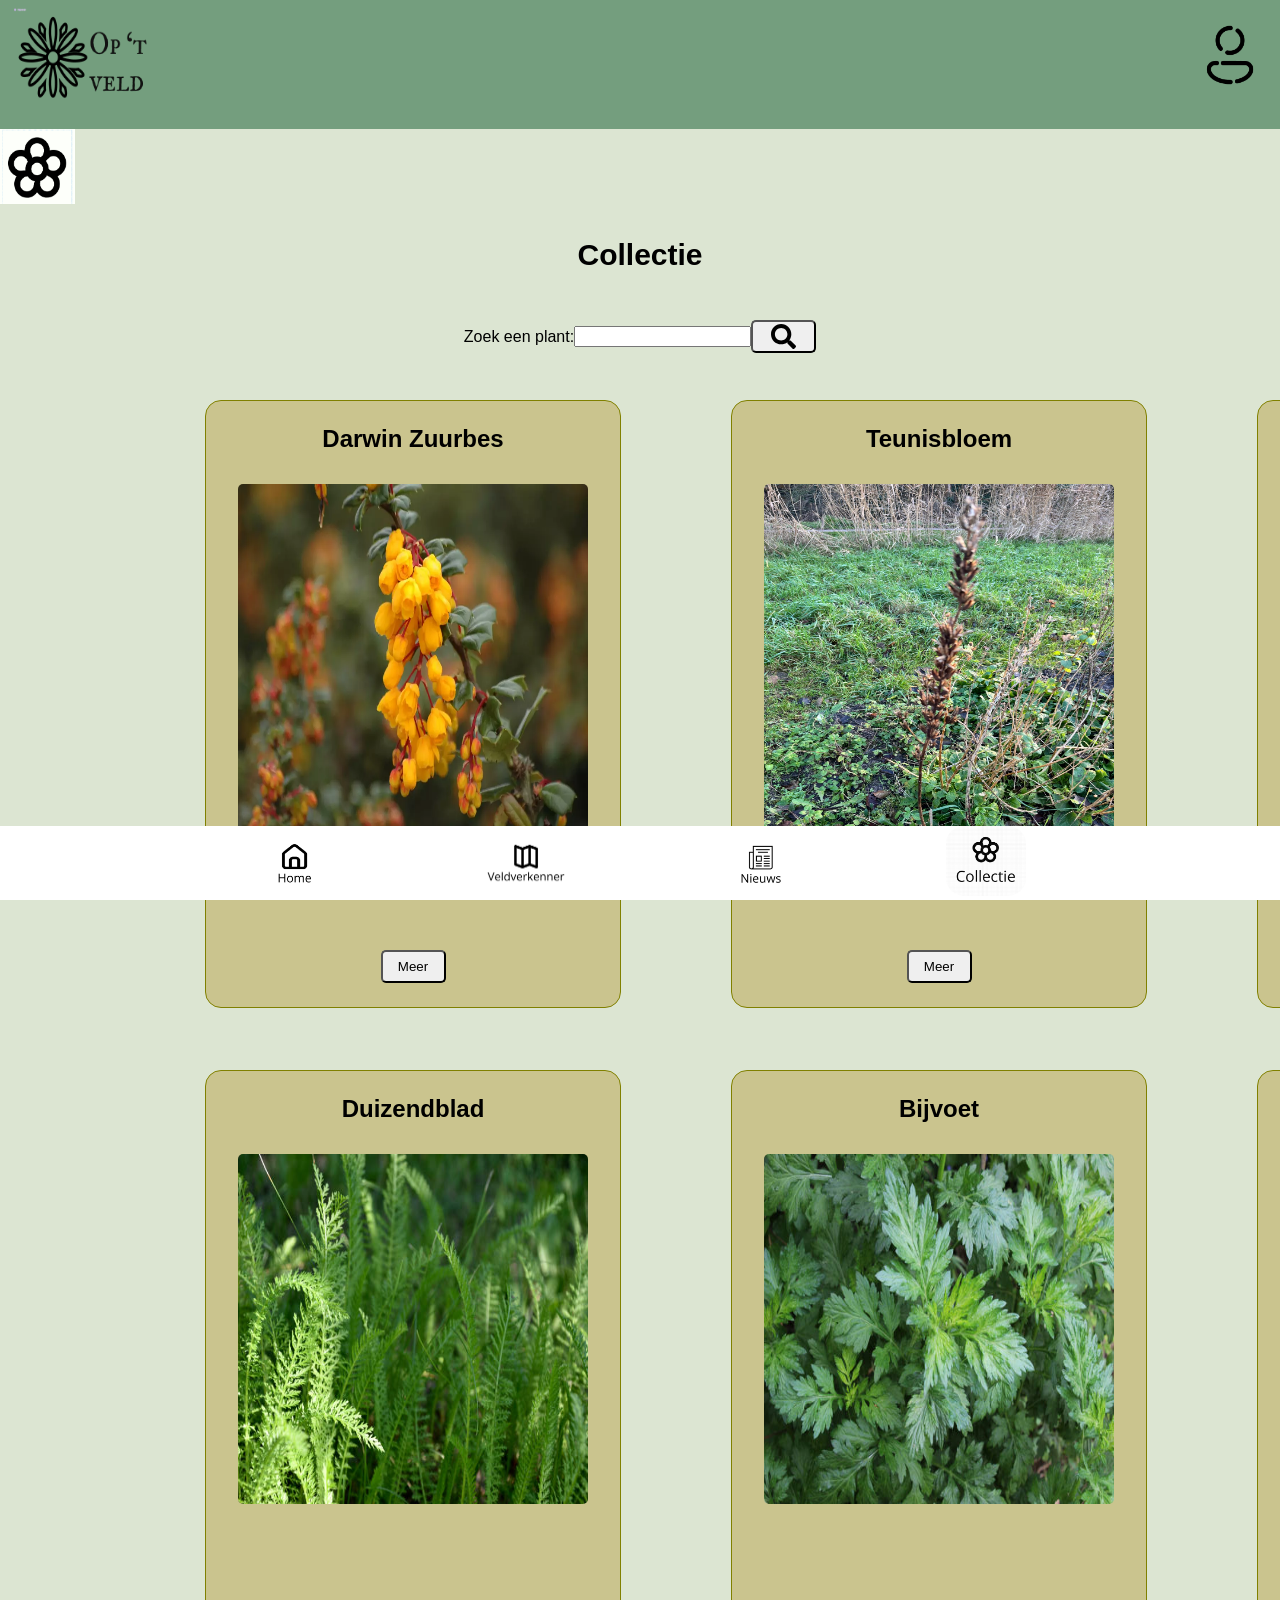
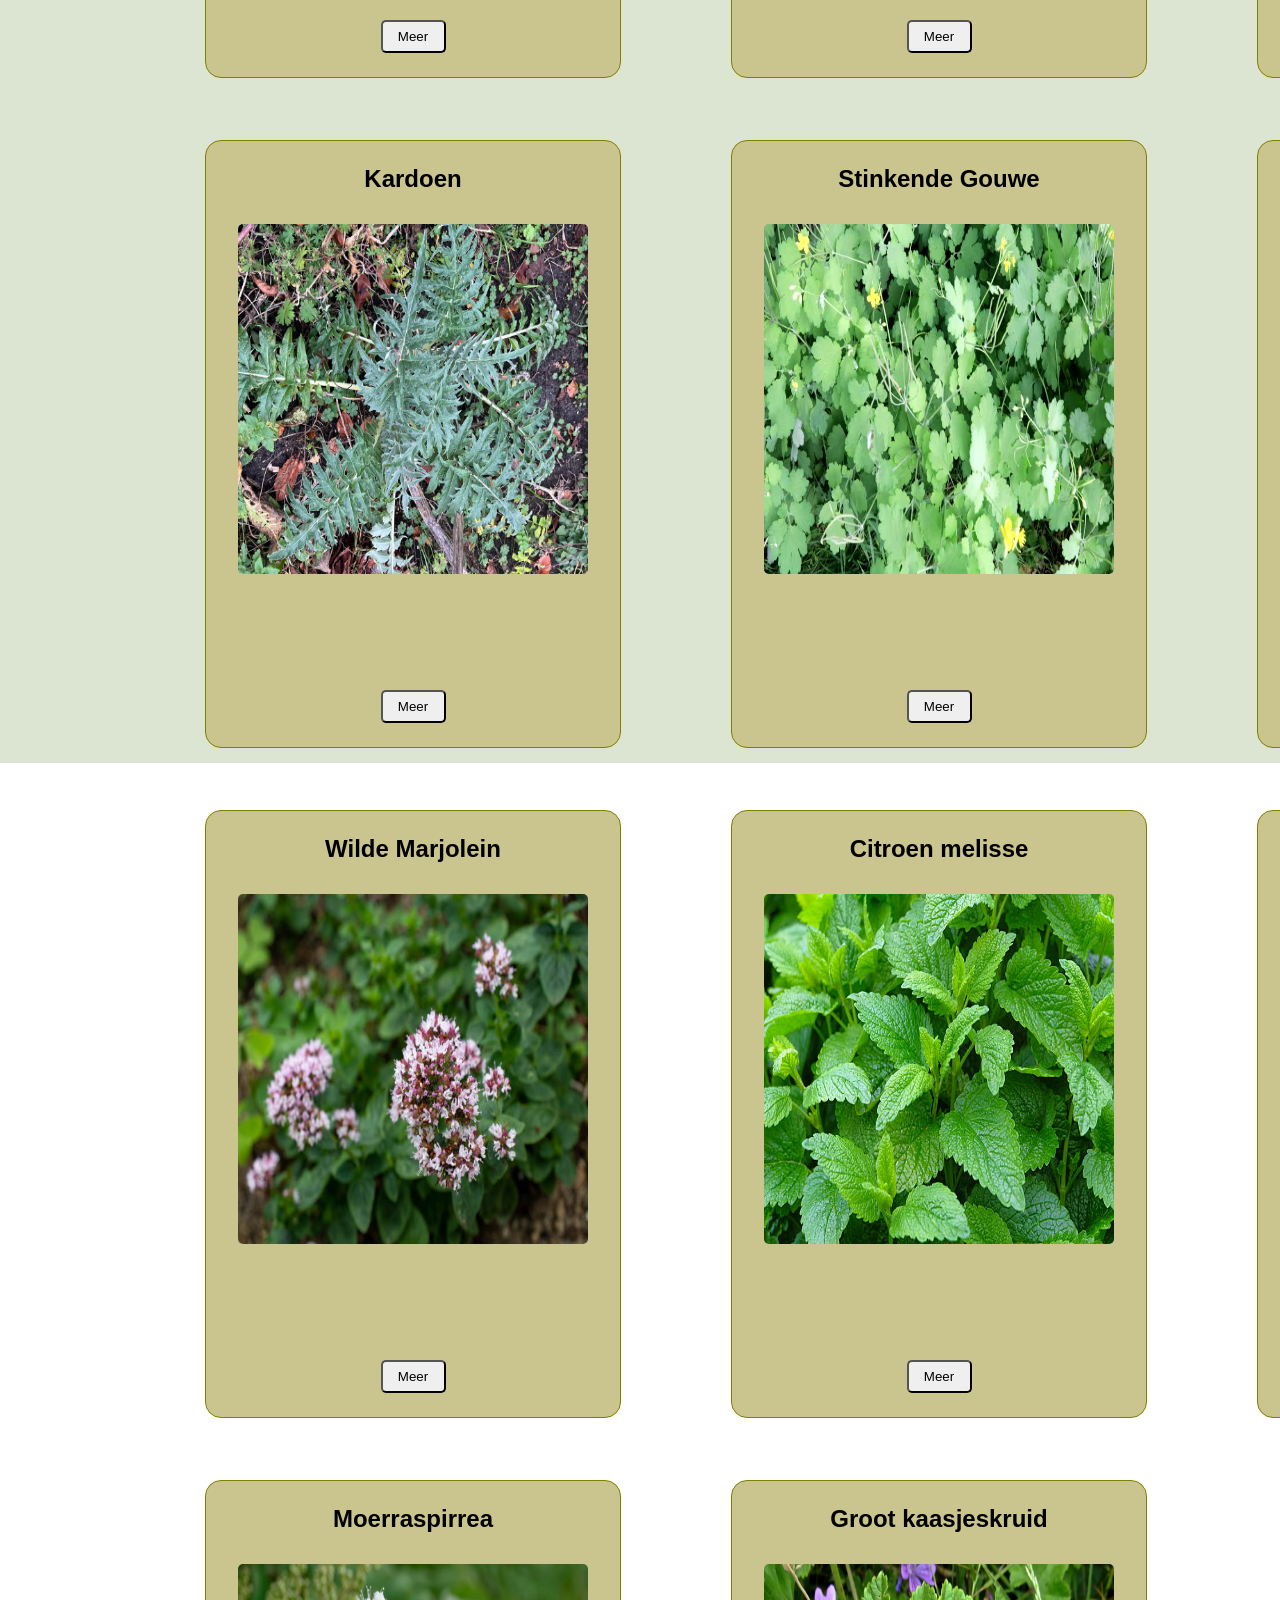
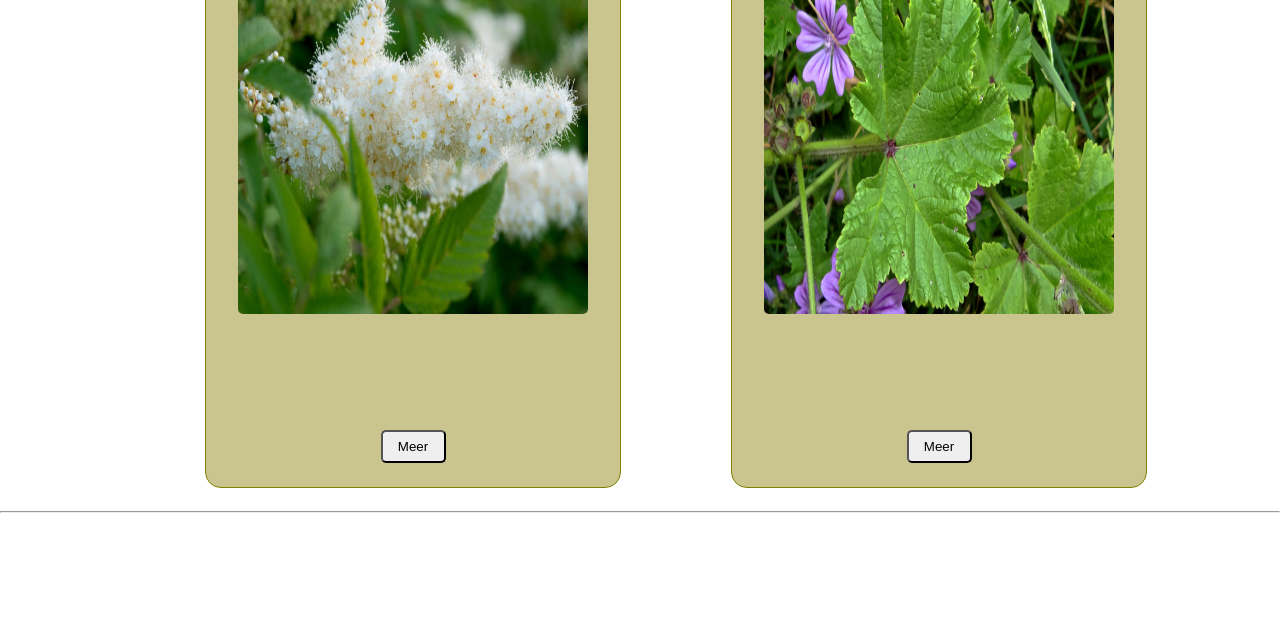
==== commit 54d30b82: "Changed backgrounds, Icon background removal, layout changes" ====
--- a/collectie.html
+++ b/collectie.html
@@ -12,7 +12,7 @@
      <header>
 
         <img class="Logo"  src="Images/LOGO2-removebg-preview.png">
-        <img class="Gast" src="Images/gast.JPEG">
+        <img class="Gast" src="Images/Gast.png">
 
     </header>
     <main>
--- a/CSS/styles2.css
+++ b/CSS/styles2.css
@@ -22,6 +22,7 @@
     float: right;
     margin-top: 20px;
     border-radius: 15%;
+    padding-right: 15px;
 }
 
 .logo{
@@ -62,6 +63,9 @@
     text-align: center;
 }
 
+main{
+    background-color: #DCE5D2;
+}
 
 .kaart-container {
     display: flex;
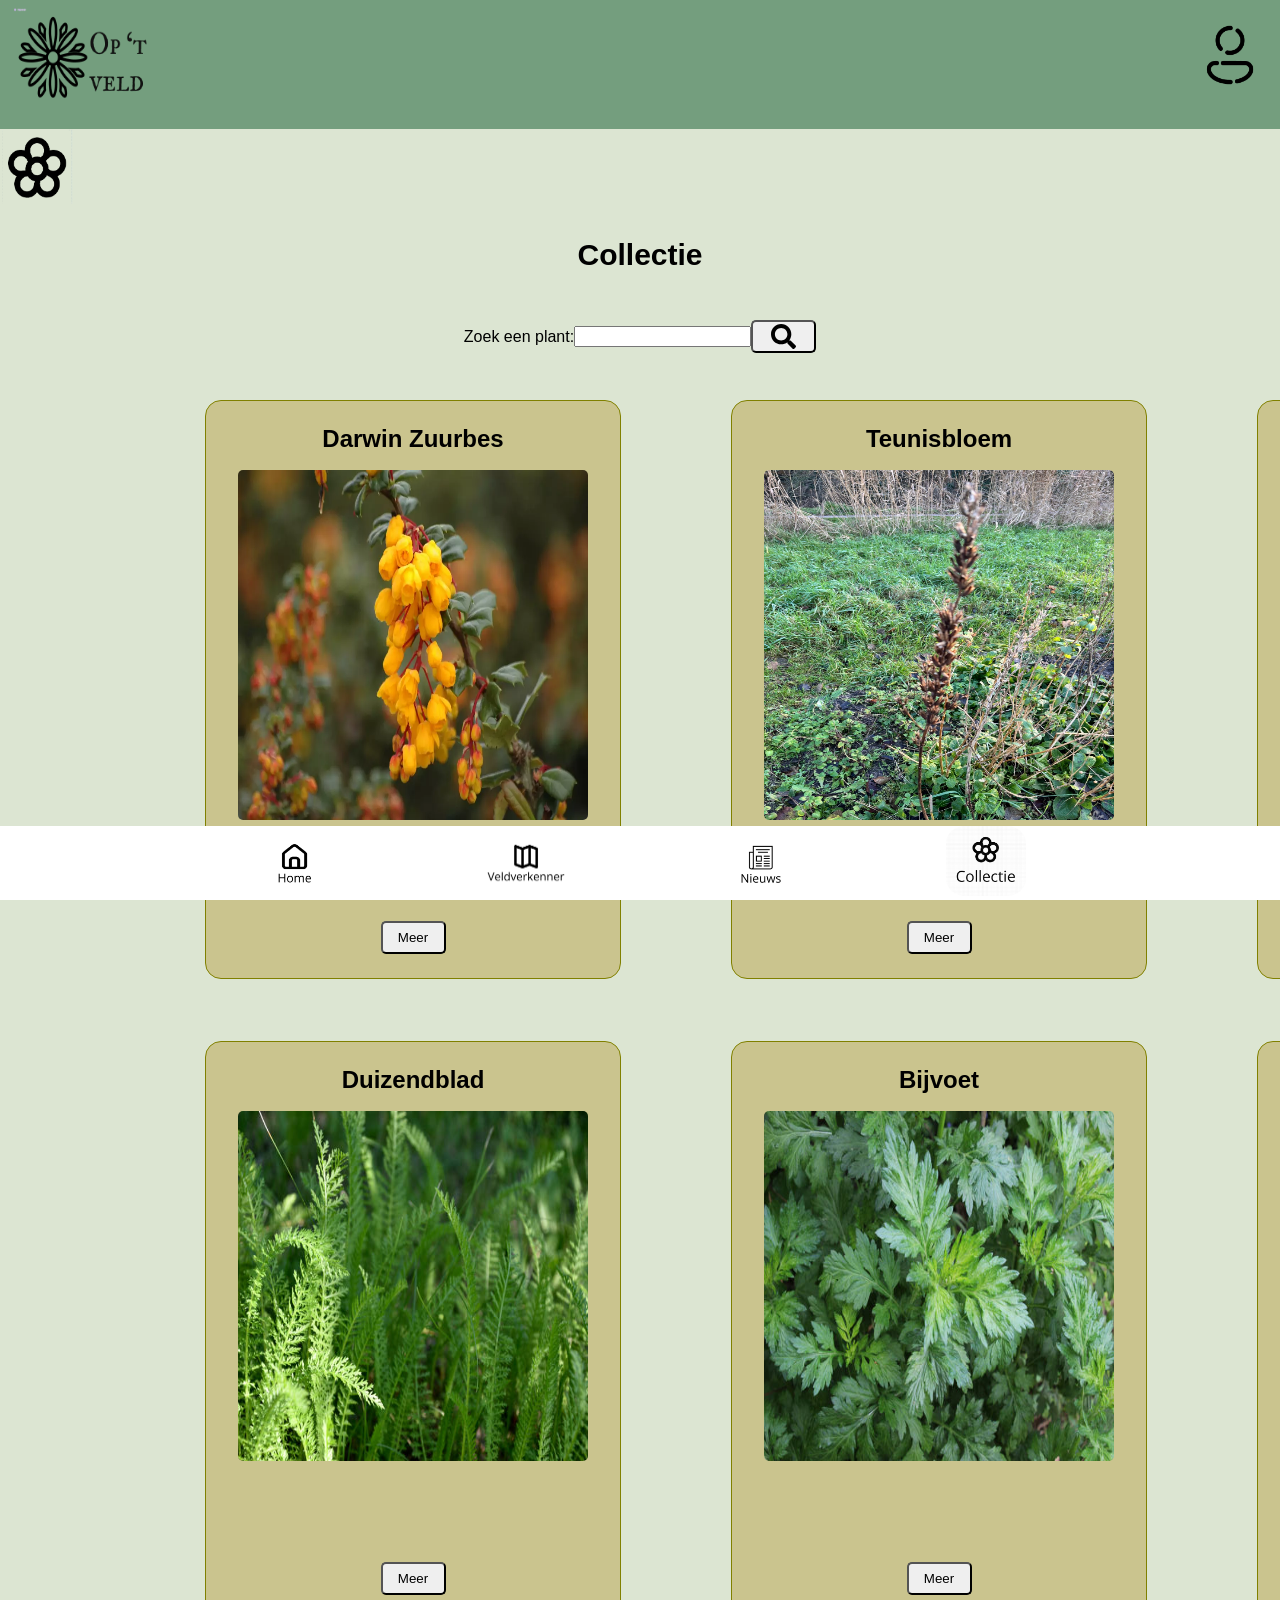
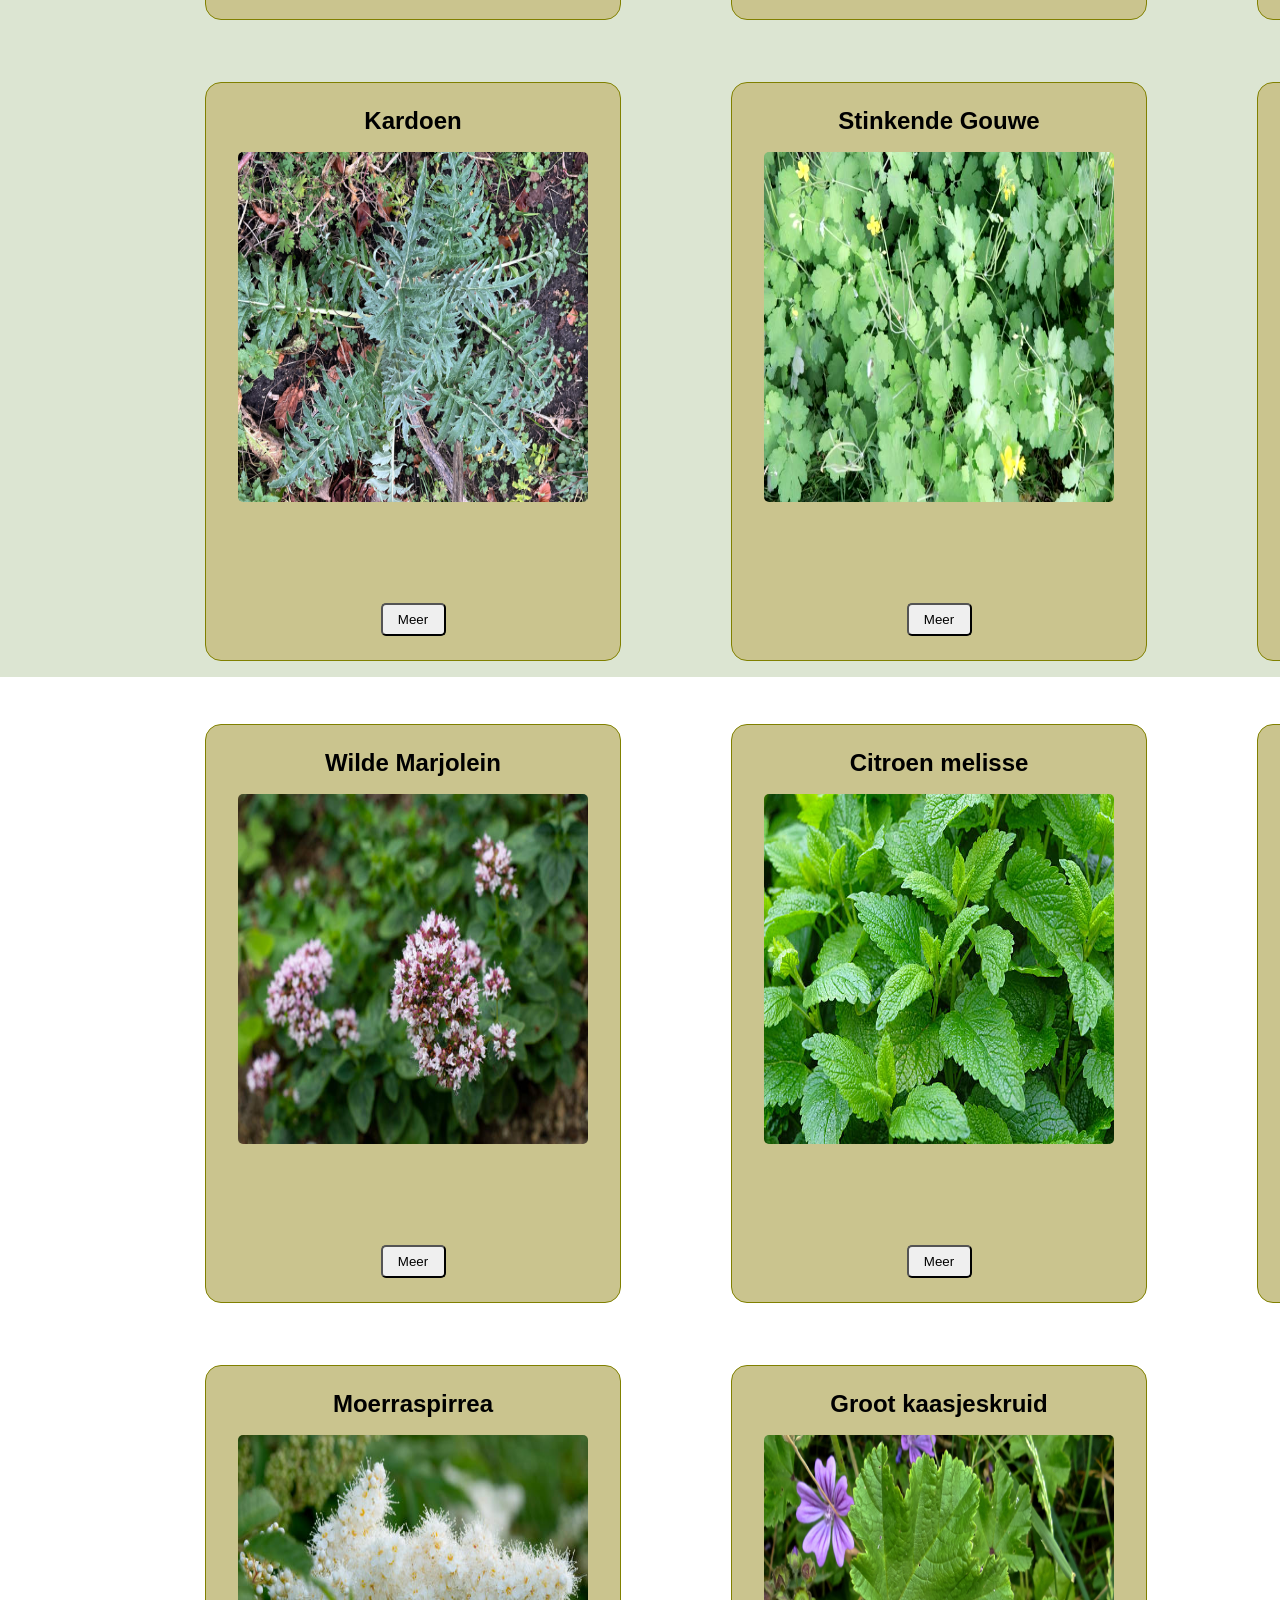
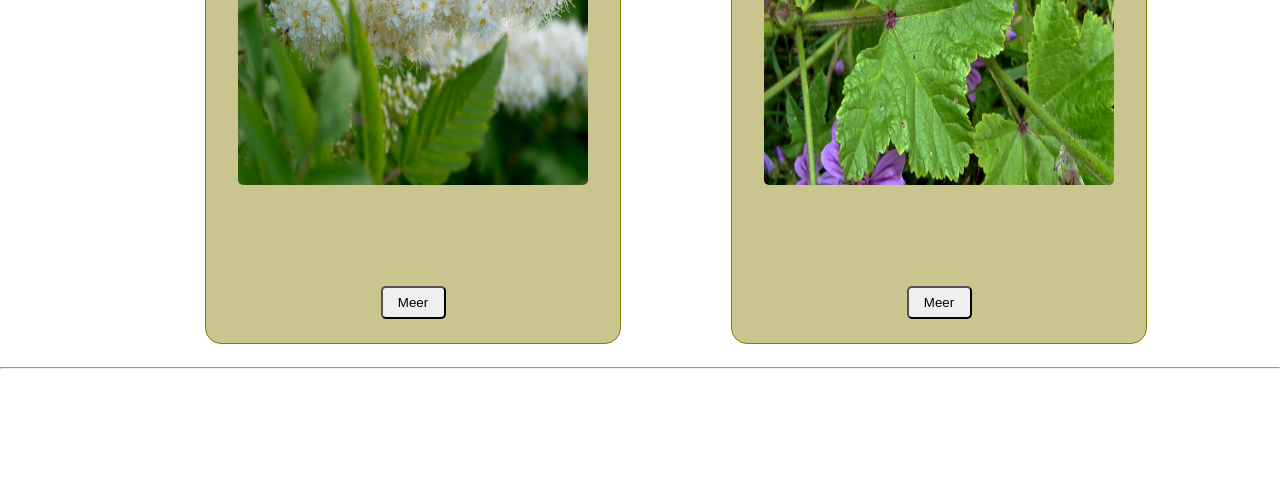
==== commit 2b1596b1: "Added function buttons JS to veldverkenner, size change collectie cards and change news carousel" ====
--- a/collectie.html
+++ b/collectie.html
@@ -12,13 +12,13 @@
      <header>
 
         <img class="Logo"  src="Images/LOGO2-removebg-preview.png">
-        <img class="Gast" src="Images/Gast.png">
+        <img class="Gast" src="Images/gast-removebg-preview.png">
 
     </header>
     <main>
         
     <section class="BC">
-        <img class="logo" src="Images/Logo.PNG"> 
+        <img class="logo" src="Images/Logo-removebg-preview.PNG"> 
         <p><strong>Collectie</strong></p>
     </section>
         <br>
--- a/CSS/styles2.css
+++ b/CSS/styles2.css
@@ -84,11 +84,10 @@
 
 .legenda{
     display: flex;
-    width: 75px;
-    position: relative;
-    top: -200px;
-    border: 2px solid rgb(175, 175, 131);
-    border-radius: 25%;
+    width: 100px;
+    margin: 15px;
+    margin-bottom: 100px;
+    border-radius: 100%;
 }
 
 article{
@@ -120,8 +119,6 @@
   }
 
 
-  /* background-color: red; */
-
   div{
     grid-column-start: 1;
     grid-row-start: 1;
@@ -135,7 +132,7 @@
 
   div:nth-of-type(1){
     display: grid;
-    gap: 1em;
+    gap: 0.1em;
 
     background-color: rgb(202, 196, 142);
     
@@ -157,7 +154,7 @@
 }
 
 .flower-card{
-    gap: 0.6em;
+    gap: 1em;
     border-radius: 5px;
     margin-top: 32px;
     margin: 15px;
@@ -193,9 +190,7 @@
     width: 100px;
     border-radius: 25%;
 }
-.NF, .NG:hover{
-    background-color: aquamarine;
-}
+
 @media(min-width:500px){
     .navfooter{
     gap: 9em;
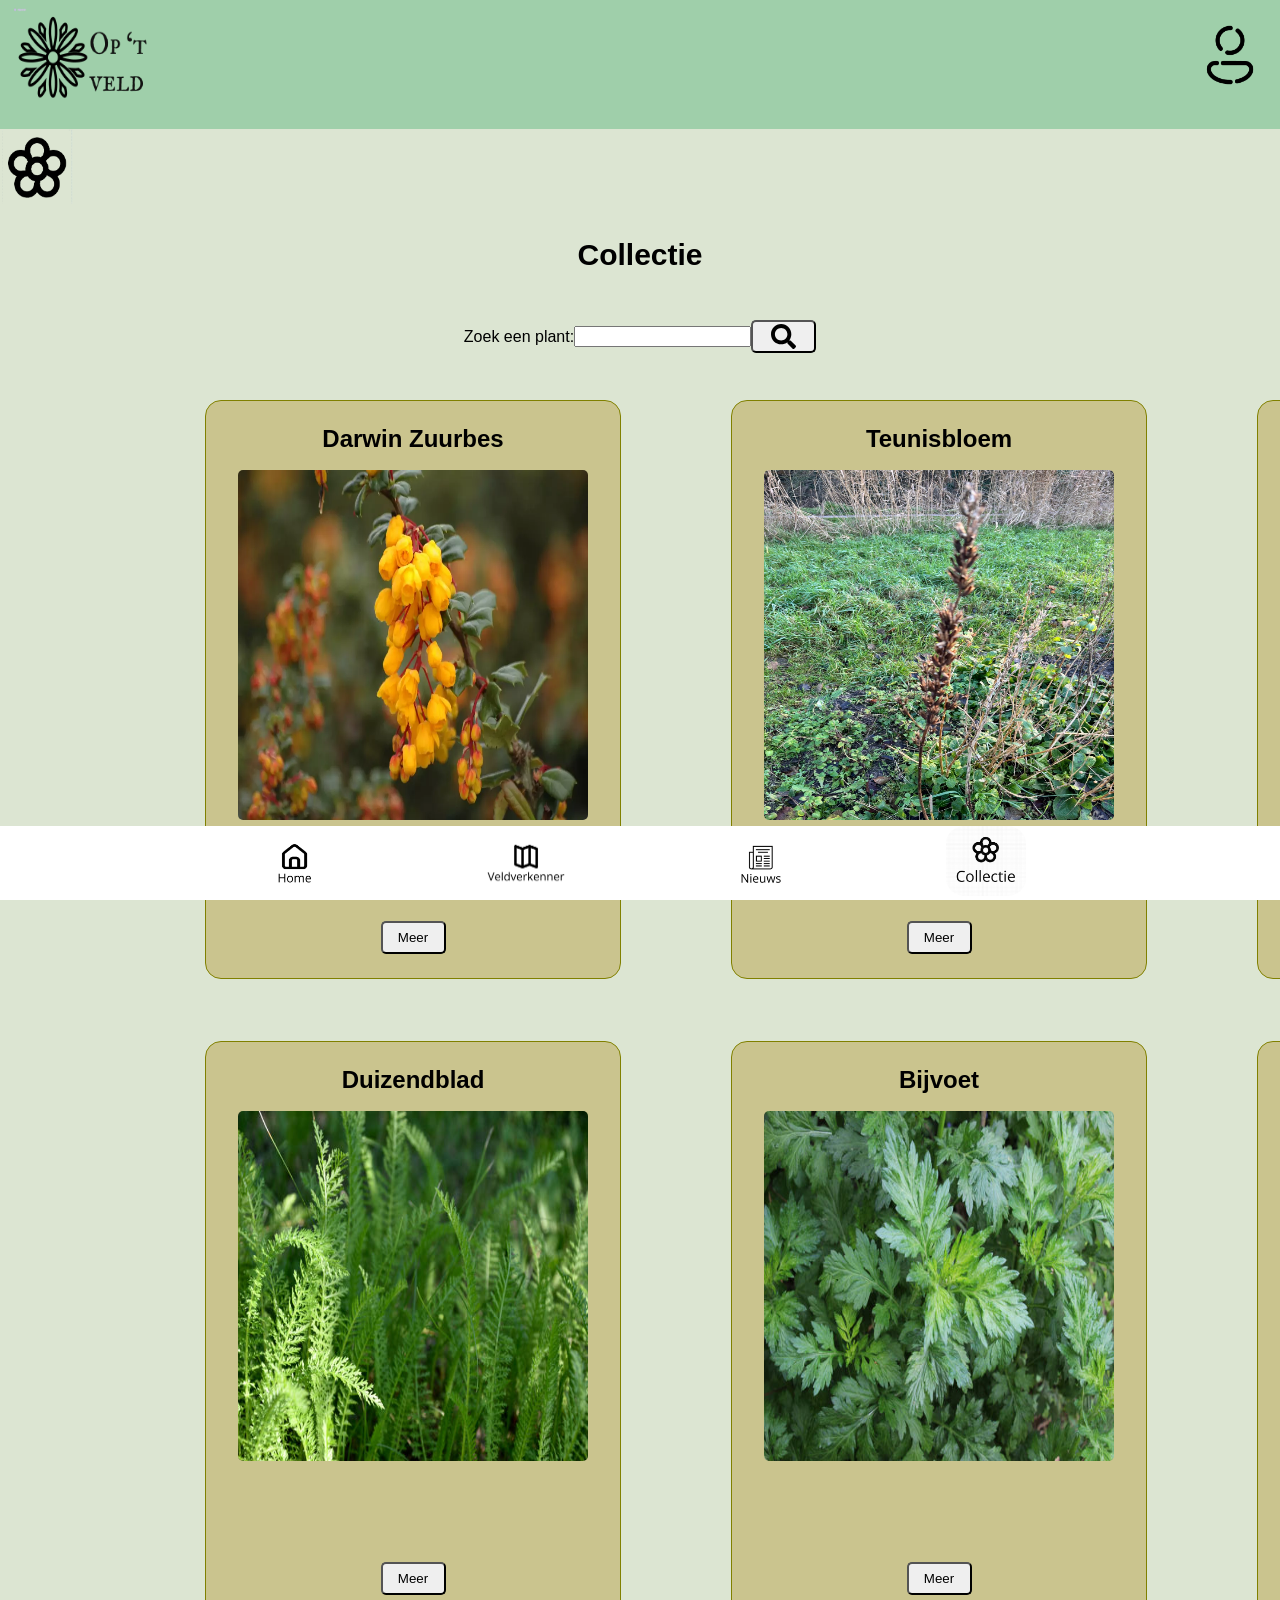
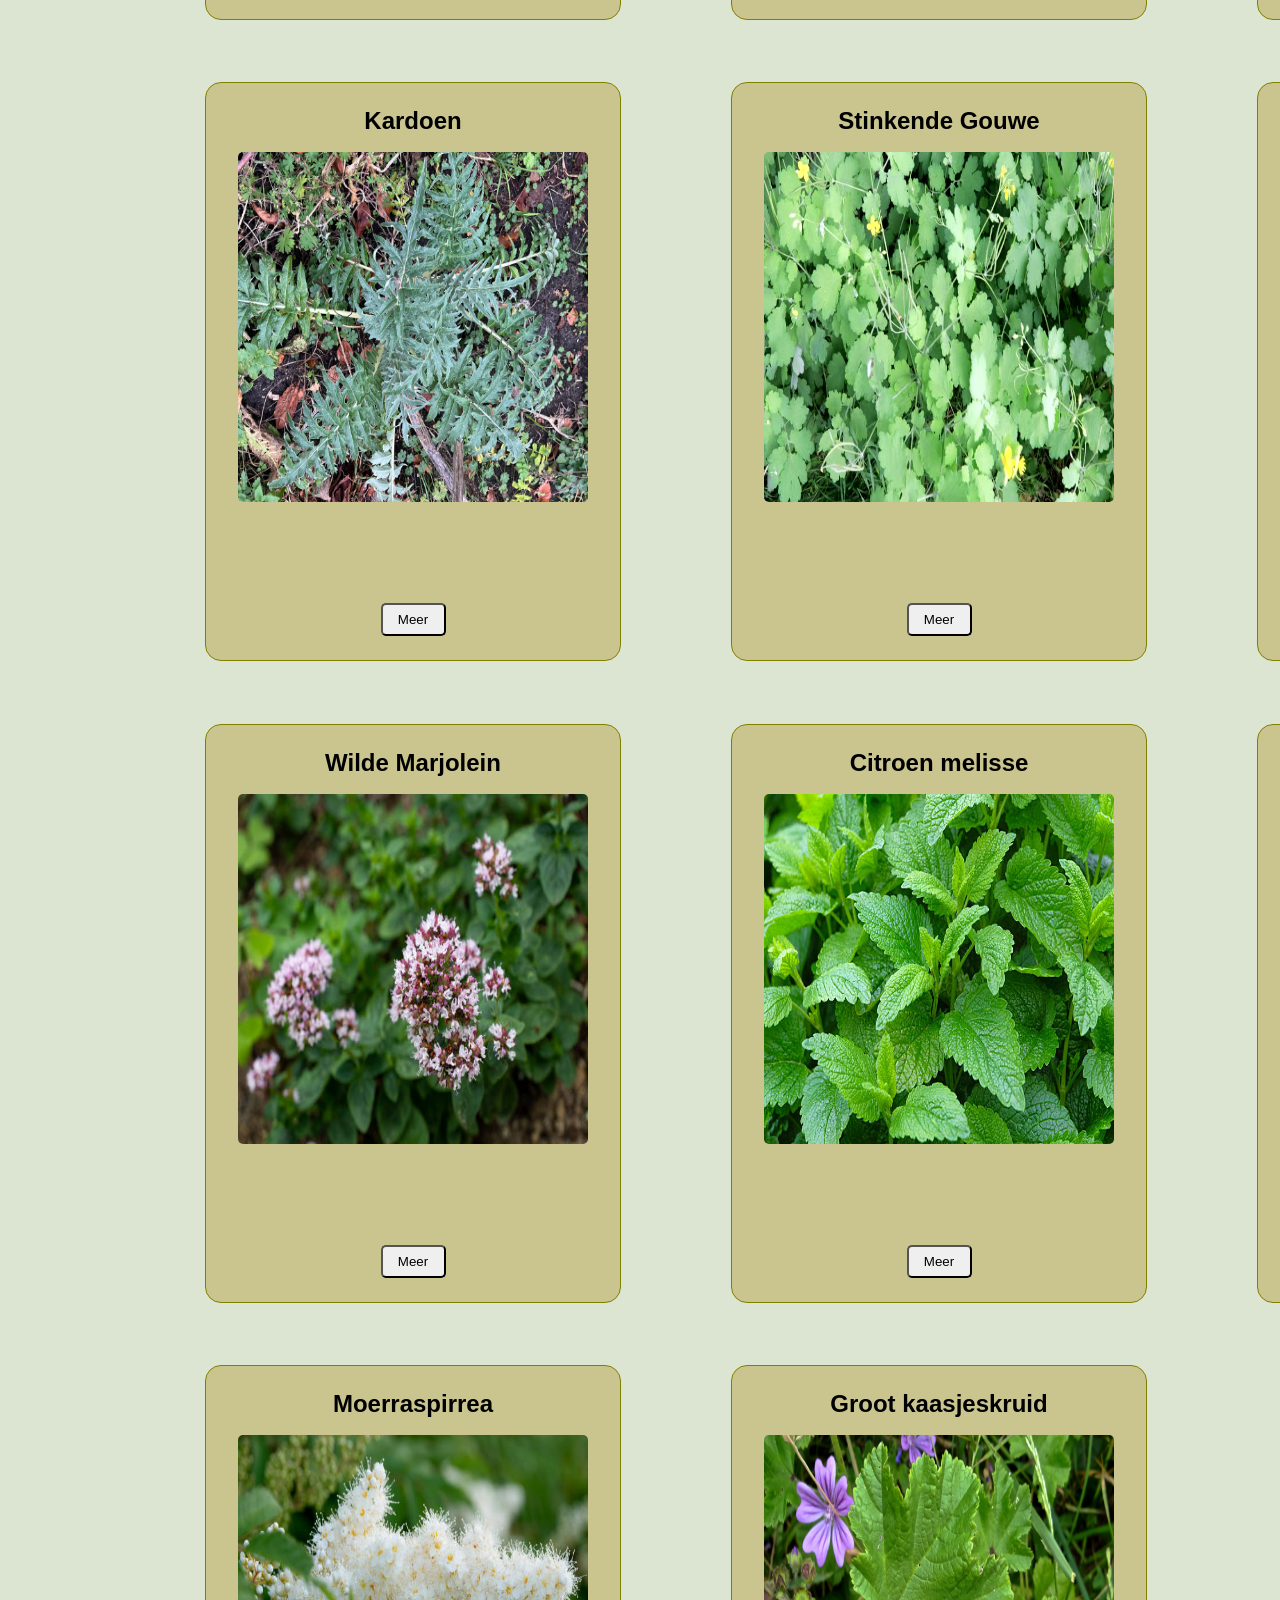
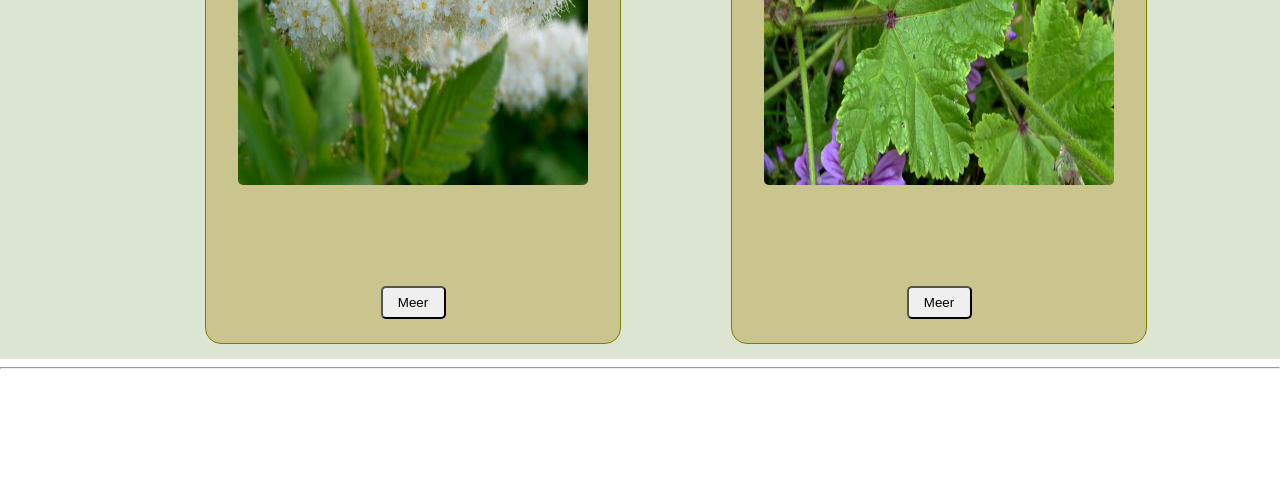
==== commit 58966def: "Semantische code, comment update en map desktop versie" ====
--- a/collectie.html
+++ b/collectie.html
@@ -9,247 +9,274 @@
 </head>
 
 <body>
-     <header>
-
-        <img class="Logo"  src="Images/LOGO2-removebg-preview.png">
-        <img class="Gast" src="Images/gast-removebg-preview.png">
-
+
+    <!-- Header containing the website logo and guest icon -->
+    <header>
+        <img class="Logo" src="Images/LOGO2-removebg-preview.png" alt="Logo">
+        <img class="Gast" src="Images/gast-removebg-preview.png" alt="Gast">
     </header>
+
+    <!-- Main content of the collection page -->
     <main>
-        
-    <section class="BC">
-        <img class="logo" src="Images/Logo-removebg-preview.PNG"> 
-        <p><strong>Collectie</strong></p>
-    </section>
+
+        <!-- Introduction and title of the flower collection -->
+        <section class="BC">
+            <img class="logo" src="Images/Logo-removebg-preview.PNG" alt="">
+            <p><strong>Collectie</strong></p>
+        </section>
+
         <br>
 
-    <div class="Searchbar">
-
-        <label for="site-search">Zoek een plant:</label>
-
-        <input type="search" id="site-search" name="q">
-
-        <button class="Searchbutton">
-            <svg viewBox="0 0 512 512" width="25" title="search">
-            <path d="M505 442.7L405.3 343c-4.5-4.5-10.6-7-17-7H372c27.6-35.3 44-79.7 44-128C416 93.1 322.9 0 208 0S0 93.1 0 208s93.1 208 208 208c48.3 
-            0 92.7-16.4 128-44v16.3c0 6.4 2.5 12.5 7 17l99.7 99.7c9.4 9.4 24.6 9.4 33.9 0l28.3-28.3c9.4-9.4 9.4-24.6.1-34zM208 
-            336c-70.7 0-128-57.2-128-128 0-70.7 57.2-128 128-128 70.7 0 128 57.2 128 128 0 70.7-57.2 128-128 128z" />
-            </svg>
-        </button>
-    </div>
-
-
-    <section class="col-container">
-
-    <article class="flower-card">
-        <div>
-            <h2>Darwin Zuurbes</h2>
-            <img class="tb" src="Images/DarwinZuurbes.png" alt="Darwin Zuurbes">
-            <button>Meer</button>
+        <!-- Search field for finding plants in the collection -->
+        <div class="Searchbar">
+
+            <label for="site-search">Zoek een plant:</label>
+
+            <input type="search" id="site-search" name="q">
+
+            <!-- Search button containing a magnifying glass icon -->
+            <button class="Searchbutton">
+                <svg viewBox="0 0 512 512" width="25" title="search">
+                    <path d="M505 442.7L405.3 343c-4.5-4.5-10.6-7-17-7H372c27.6-35.3 44-79.7 44-128C416 93.1 322.9 0 208 0S0 93.1 0 208s93.1 208 208 208c48.3 
+                    0 92.7-16.4 128-44v16.3c0 6.4 2.5 12.5 7 17l99.7 99.7c9.4 9.4 24.6 9.4 33.9 0l28.3-28.3c9.4-9.4 9.4-24.6.1-34zM208 
+                    336c-70.7 0-128-57.2-128-128 0-70.7 57.2-128 128-128 70.7 0 128 57.2 128 128 0 70.7-57.2 128-128 128z" />
+                </svg>
+            </button>
         </div>
-        <div>
-            <p>Lorem ipsum dolor sit amet, consectetur adipiscing elit, sed do eiusmod tempor incididunt ut labore et dolore magna aliqua. Ut enim ad minim veniam, quis nostrud exercitation ullamco laboris nisi ut aliquip ex ea commodo consequat. Duis aute irure dolor in reprehenderit in voluptate velit esse cillum dolore eu fugiat nulla pariatur. Excepteur sint occaecat cupidatat non proident, sunt in culpa qui officia deserunt mollit anim id est laborum.</p>
-            <button aria-label="verberg de details">X</button>
-        </div>
-    </article>
-
-    <article class="flower-card">
-        <div>
-            <h2>Teunisbloem</h2>
-            <img class="tb" src="Images/Teunisbloem.jpg" alt="Teunisbloem">
-            <button>Meer</button>
-        </div>
-        <div>
-            <p>Lorem ipsum dolor sit amet, consectetur adipiscing elit, sed do eiusmod tempor incididunt ut labore et dolore magna aliqua. Ut enim ad minim veniam, quis nostrud exercitation ullamco laboris nisi ut aliquip ex ea commodo consequat. Duis aute irure dolor in reprehenderit in voluptate velit esse cillum dolore eu fugiat nulla pariatur. Excepteur sint occaecat cupidatat non proident, sunt in culpa qui officia deserunt mollit anim id est laborum.</p>
-            <button aria-label="verberg de details">X</button>
-        </div>
-    </article>
-
-    <article class="flower-card">
-        <div>
-            <h2>Witte Dovennetel</h2>
-            <img class="tb" src="Images/Wittedovennetel.png" alt="Witte Dovennetel">
-            <button>Meer</button>
-        </div>
-        <div>
-            <p>Lorem ipsum dolor sit amet, consectetur adipiscing elit, sed do eiusmod tempor incididunt ut labore et dolore magna aliqua. Ut enim ad minim veniam, quis nostrud exercitation ullamco laboris nisi ut aliquip ex ea commodo consequat. Duis aute irure dolor in reprehenderit in voluptate velit esse cillum dolore eu fugiat nulla pariatur. Excepteur sint occaecat cupidatat non proident, sunt in culpa qui officia deserunt mollit anim id est laborum.</p>
-            <button aria-label="verberg de details">X</button>
-        </div>
-    </article>
-
-</section>
-
-<!-- Here you add all the images of the flowers like the first container above -->
-
-<section class="col-container">
-
-    <article class="flower-card">
-        <div>
-            <h2>Duizendblad</h2>
-            <img class="tb" src="Images/Duizendblad.png" alt="Duizendblad">
-            <button>Meer</button>
-        </div>
-        <div>
-            <p>Lorem ipsum dolor sit amet, consectetur adipiscing elit, sed do eiusmod tempor incididunt ut labore et dolore magna aliqua. Ut enim ad minim veniam, quis nostrud exercitation ullamco laboris nisi ut aliquip ex ea commodo consequat. Duis aute irure dolor in reprehenderit in voluptate velit esse cillum dolore eu fugiat nulla pariatur. Excepteur sint occaecat cupidatat non proident, sunt in culpa qui officia deserunt mollit anim id est laborum.</p>
-            <button aria-label="verberg de details">X</button>
-        </div>
-    </article>
-
-    <article class="flower-card">
-        <div>
-            <h2>Bijvoet</h2>
-            <img class="tb" src="Images/BijvoetAlsem.png" alt="Bijvoet">
-            <button>Meer</button>
-        </div>
-        <div>
-            <p>Lorem ipsum dolor sit amet, consectetur adipiscing elit, sed do eiusmod tempor incididunt ut labore et dolore magna aliqua. Ut enim ad minim veniam, quis nostrud exercitation ullamco laboris nisi ut aliquip ex ea commodo consequat. Duis aute irure dolor in reprehenderit in voluptate velit esse cillum dolore eu fugiat nulla pariatur. Excepteur sint occaecat cupidatat non proident, sunt in culpa qui officia deserunt mollit anim id est laborum.</p>
-            <button aria-label="verberg de details">X</button>
-        </div>
-    </article>
-
-    <article class="flower-card">
-        <div>
-            <h2>Cola kruid</h2>
-            <img class="tb" src="Images/Colacitroen kruid.jpg" alt="Cola kruid">
-            <button>Meer</button>
-        </div>
-        <div>
-            <p>Lorem ipsum dolor sit amet, consectetur adipiscing elit, sed do eiusmod tempor incididunt ut labore et dolore magna aliqua. Ut enim ad minim veniam, quis nostrud exercitation ullamco laboris nisi ut aliquip ex ea commodo consequat. Duis aute irure dolor in reprehenderit in voluptate velit esse cillum dolore eu fugiat nulla pariatur. Excepteur sint occaecat cupidatat non proident, sunt in culpa qui officia deserunt mollit anim id est laborum.</p>
-            <button aria-label="verberg de details">X</button>
-        </div>
-    </article>
-
-</section>
-
-<section class="col-container">
-
-    <article class="flower-card">
-        <div>
-            <h2>Kardoen</h2>
-            <img class="tb" src="Images/Kardoen.PNG.png" alt="Kardoen">
-            <button>Meer</button>
-        </div>
-        <div>
-            <p>Lorem ipsum dolor sit amet, consectetur adipiscing elit, sed do eiusmod tempor incididunt ut labore et dolore magna aliqua. Ut enim ad minim veniam, quis nostrud exercitation ullamco laboris nisi ut aliquip ex ea commodo consequat. Duis aute irure dolor in reprehenderit in voluptate velit esse cillum dolore eu fugiat nulla pariatur. Excepteur sint occaecat cupidatat non proident, sunt in culpa qui officia deserunt mollit anim id est laborum.</p>
-            <button aria-label="verberg de details">X</button>
-        </div>
-    </article>
-
-    <article class="flower-card">
-        <div>
-            <h2>Stinkende Gouwe</h2>
-            <img class="tb" src="Images/StinkendeGouwe.png" alt="Stinkende Gouwe">
-            <button>Meer</button>
-        </div>
-        <div>
-            <p>Lorem ipsum dolor sit amet, consectetur adipiscing elit, sed do eiusmod tempor incididunt ut labore et dolore magna aliqua. Ut enim ad minim veniam, quis nostrud exercitation ullamco laboris nisi ut aliquip ex ea commodo consequat. Duis aute irure dolor in reprehenderit in voluptate velit esse cillum dolore eu fugiat nulla pariatur. Excepteur sint occaecat cupidatat non proident, sunt in culpa qui officia deserunt mollit anim id est laborum.</p>
-            <button aria-label="verberg de details">X</button>
-        </div>
-    </article>
-
-    <article class="flower-card">
-        <div>
-            <h2>Valeriaan</h2>
-            <img class="tb" src="Images/Valeriaan.png" alt="Valeriaan">
-            <button>Meer</button>
-        </div>
-        <div>
-            <p>Lorem ipsum dolor sit amet, consectetur adipiscing elit, sed do eiusmod tempor incididunt ut labore et dolore magna aliqua. Ut enim ad minim veniam, quis nostrud exercitation ullamco laboris nisi ut aliquip ex ea commodo consequat. Duis aute irure dolor in reprehenderit in voluptate velit esse cillum dolore eu fugiat nulla pariatur. Excepteur sint occaecat cupidatat non proident, sunt in culpa qui officia deserunt mollit anim id est laborum.</p>
-            <button aria-label="verberg de details">X</button>
-        </div>
-    </article>
-
-</section>
-
-</main>
-
-<section class="col-container">
-
-    <article class="flower-card">
-        <div>
-            <h2>Wilde Marjolein</h2>
-            <img class="tb" src="Images/WildMarjolein.png" alt="Wilde Marjolein">
-            <button>Meer</button>
-        </div>
-        <div>
-            <p>Lorem ipsum dolor sit amet, consectetur adipiscing elit, sed do eiusmod tempor incididunt ut labore et dolore magna aliqua. Ut enim ad minim veniam, quis nostrud exercitation ullamco laboris nisi ut aliquip ex ea commodo consequat. Duis aute irure dolor in reprehenderit in voluptate velit esse cillum dolore eu fugiat nulla pariatur. Excepteur sint occaecat cupidatat non proident, sunt in culpa qui officia deserunt mollit anim id est laborum.</p>
-            <button aria-label="verberg de details">X</button>
-        </div>
-    </article>
-
-    <article class="flower-card">
-        <div>
-            <h2>Citroen melisse</h2>
-            <img class="tb" src="Images/Citroenmelisse.png" alt="Citroen melisse">
-            <button>Meer</button>
-        </div>
-        <div>
-            <p>Lorem ipsum dolor sit amet, consectetur adipiscing elit, sed do eiusmod tempor incididunt ut labore et dolore magna aliqua. Ut enim ad minim veniam, quis nostrud exercitation ullamco laboris nisi ut aliquip ex ea commodo consequat. Duis aute irure dolor in reprehenderit in voluptate velit esse cillum dolore eu fugiat nulla pariatur. Excepteur sint occaecat cupidatat non proident, sunt in culpa qui officia deserunt mollit anim id est laborum.</p>
-            <button aria-label="verberg de details">X</button>
-        </div>
-    </article>
-
-    <article class="flower-card">
-        <div>
-            <h2>Goede Salie</h2>
-            <img class="tb" src="Images/GoedeSalie.png" alt="Goede Salie">
-            <button>Meer</button>
-        </div>
-        <div>
-            <p>Lorem ipsum dolor sit amet, consectetur adipiscing elit, sed do eiusmod tempor incididunt ut labore et dolore magna aliqua. Ut enim ad minim veniam, quis nostrud exercitation ullamco laboris nisi ut aliquip ex ea commodo consequat. Duis aute irure dolor in reprehenderit in voluptate velit esse cillum dolore eu fugiat nulla pariatur. Excepteur sint occaecat cupidatat non proident, sunt in culpa qui officia deserunt mollit anim id est laborum.</p>
-            <button aria-label="verberg de details">X</button>
-        </div>
-    </article>
-
-</section>
-
-<section class="col-container">
-
-    <article class="flower-card">
-        <div>
-            <h2>Moerraspirrea</h2>
-            <img class="tb" src="Images/Moerraspirea.png" alt="Moerraspirrea">
-            <button>Meer</button>
-        </div>
-        <div>
-            <p>Lorem ipsum dolor sit amet, consectetur adipiscing elit, sed do eiusmod tempor incididunt ut labore et dolore magna aliqua. Ut enim ad minim veniam, quis nostrud exercitation ullamco laboris nisi ut aliquip ex ea commodo consequat. Duis aute irure dolor in reprehenderit in voluptate velit esse cillum dolore eu fugiat nulla pariatur. Excepteur sint occaecat cupidatat non proident, sunt in culpa qui officia deserunt mollit anim id est laborum.</p>
-            <button aria-label="verberg de details">X</button>
-        </div>
-    </article>
-
-    <article class="flower-card">
-        <div>
-            <h2>Groot kaasjeskruid</h2>
-            <img class="tb" src="Images/Grotekaasjeskruid.png" alt="Groot kaasjeskruid">
-            <button>Meer</button>
-        </div>
-        <div>
-            <p>Lorem ipsum dolor sit amet, consectetur adipiscing elit, sed do eiusmod tempor incididunt ut labore et dolore magna aliqua. Ut enim ad minim veniam, quis nostrud exercitation ullamco laboris nisi ut aliquip ex ea commodo consequat. Duis aute irure dolor in reprehenderit in voluptate velit esse cillum dolore eu fugiat nulla pariatur. Excepteur sint occaecat cupidatat non proident, sunt in culpa qui officia deserunt mollit anim id est laborum.</p>
-            <button aria-label="verberg de details">X</button>
-        </div>
-    </article>
-
-</section>
+
+        <!-- First group of flower cards -->
+        <section class="col-container">
+
+            <!-- Flower card: Darwin Zuurbes -->
+            <article class="flower-card">
+                <div>
+                    <h2>Darwin Zuurbes</h2>
+                    <img class="tb" src="Images/DarwinZuurbes.png" alt="Darwin Zuurbes">
+                    <button>Meer</button>
+                </div>
+                <div>
+                    <p>Lorem ipsum dolor sit amet, consectetur adipiscing elit, sed do eiusmod tempor incididunt ut labore et dolore magna aliqua. Ut enim ad minim veniam, quis nostrud exercitation ullamco laboris nisi ut aliquip ex ea commodo consequat. Duis aute irure dolor in reprehenderit in voluptate velit esse cillum dolore eu fugiat nulla pariatur. Excepteur sint occaecat cupidatat non proident, sunt in culpa qui officia deserunt mollit anim id est laborum.</p>
+                    <button aria-label="verberg de details">X</button>
+                </div>
+            </article>
+
+            <!-- Flower card: Teunisbloem -->
+            <article class="flower-card">
+                <div>
+                    <h2>Teunisbloem</h2>
+                    <img class="tb" src="Images/Teunisbloem.jpg" alt="Teunisbloem">
+                    <button>Meer</button>
+                </div>
+                <div>
+                    <p>Lorem ipsum dolor sit amet, consectetur adipiscing elit, sed do eiusmod tempor incididunt ut labore et dolore magna aliqua. Ut enim ad minim veniam, quis nostrud exercitation ullamco laboris nisi ut aliquip ex ea commodo consequat. Duis aute irure dolor in reprehenderit in voluptate velit esse cillum dolore eu fugiat nulla pariatur. Excepteur sint occaecat cupidatat non proident, sunt in culpa qui officia deserunt mollit anim id est laborum.</p>
+                    <button aria-label="verberg de details">X</button>
+                </div>
+            </article>
+
+            <!-- Flower card: Witte Dovennetel -->
+            <article class="flower-card">
+                <div>
+                    <h2>Witte Dovennetel</h2>
+                    <img class="tb" src="Images/Wittedovennetel.png" alt="Witte Dovennetel">
+                    <button>Meer</button>
+                </div>
+                <div>
+                    <p>Lorem ipsum dolor sit amet, consectetur adipiscing elit, sed do eiusmod tempor incididunt ut labore et dolore magna aliqua. Ut enim ad minim veniam, quis nostrud exercitation ullamco laboris nisi ut aliquip ex ea commodo consequat. Duis aute irure dolor in reprehenderit in voluptate velit esse cillum dolore eu fugiat nulla pariatur. Excepteur sint occaecat cupidatat non proident, sunt in culpa qui officia deserunt mollit anim id est laborum.</p>
+                    <button aria-label="verberg de details">X</button>
+                </div>
+            </article>
+
+        </section>
+
+        <!-- Second group of flower cards -->
+        <section class="col-container">
+
+            <!-- Flower card: Duizendblad -->
+            <article class="flower-card">
+                <div>
+                    <h2>Duizendblad</h2>
+                    <img class="tb" src="Images/Duizendblad.png" alt="Duizendblad">
+                    <button>Meer</button>
+                </div>
+                <div>
+                    <p>Lorem ipsum dolor sit amet, consectetur adipiscing elit, sed do eiusmod tempor incididunt ut labore et dolore magna aliqua. Ut enim ad minim veniam, quis nostrud exercitation ullamco laboris nisi ut aliquip ex ea commodo consequat. Duis aute irure dolor in reprehenderit in voluptate velit esse cillum dolore eu fugiat nulla pariatur. Excepteur sint occaecat cupidatat non proident, sunt in culpa qui officia deserunt mollit anim id est laborum.</p>
+                    <button aria-label="verberg de details">X</button>
+                </div>
+            </article>
+
+            <!-- Flower card: Bijvoet -->
+            <article class="flower-card">
+                <div>
+                    <h2>Bijvoet</h2>
+                    <img class="tb" src="Images/BijvoetAlsem.png" alt="Bijvoet">
+                    <button>Meer</button>
+                </div>
+                <div>
+                    <p>Lorem ipsum dolor sit amet, consectetur adipiscing elit, sed do eiusmod tempor incididunt ut labore et dolore magna aliqua. Ut enim ad minim veniam, quis nostrud exercitation ullamco laboris nisi ut aliquip ex ea commodo consequat. Duis aute irure dolor in reprehenderit in voluptate velit esse cillum dolore eu fugiat nulla pariatur. Excepteur sint occaecat cupidatat non proident, sunt in culpa qui officia deserunt mollit anim id est laborum.</p>
+                    <button aria-label="verberg de details">X</button>
+                </div>
+            </article>
+
+            <!-- Flower card: Cola kruid -->
+            <article class="flower-card">
+                <div>
+                    <h2>Cola kruid</h2>
+                    <img class="tb" src="Images/Colacitroen kruid.jpg" alt="Cola kruid">
+                    <button>Meer</button>
+                </div>
+                <div>
+                    <p>Lorem ipsum dolor sit amet, consectetur adipiscing elit, sed do eiusmod tempor incididunt ut labore et dolore magna aliqua. Ut enim ad minim veniam, quis nostrud exercitation ullamco laboris nisi ut aliquip ex ea commodo consequat. Duis aute irure dolor in reprehenderit in voluptate velit esse cillum dolore eu fugiat nulla pariatur. Excepteur sint occaecat cupidatat non proident, sunt in culpa qui officia deserunt mollit anim id est laborum.</p>
+                    <button aria-label="verberg de details">X</button>
+                </div>
+            </article>
+
+        </section>
+
+        <!-- Third group of flower cards -->
+        <section class="col-container">
+
+            <!-- Flower card: Kardoen -->
+            <article class="flower-card">
+                <div>
+                    <h2>Kardoen</h2>
+                    <img class="tb" src="Images/Kardoen.PNG.png" alt="Kardoen">
+                    <button>Meer</button>
+                </div>
+                <div>
+                    <p>Lorem ipsum dolor sit amet, consectetur adipiscing elit, sed do eiusmod tempor incididunt ut labore et dolore magna aliqua. Ut enim ad minim veniam, quis nostrud exercitation ullamco laboris nisi ut aliquip ex ea commodo consequat. Duis aute irure dolor in reprehenderit in voluptate velit esse cillum dolore eu fugiat nulla pariatur. Excepteur sint occaecat cupidatat non proident, sunt in culpa qui officia deserunt mollit anim id est laborum.</p>
+                    <button aria-label="verberg de details">X</button>
+                </div>
+            </article>
+
+            <!-- Flower card: Stinkende Gouwe -->
+            <article class="flower-card">
+                <div>
+                    <h2>Stinkende Gouwe</h2>
+                    <img class="tb" src="Images/StinkendeGouwe.png" alt="Stinkende Gouwe">
+                    <button>Meer</button>
+                </div>
+                <div>
+                    <p>Lorem ipsum dolor sit amet, consectetur adipiscing elit, sed do eiusmod tempor incididunt ut labore et dolore magna aliqua. Ut enim ad minim veniam, quis nostrud exercitation ullamco laboris nisi ut aliquip ex ea commodo consequat. Duis aute irure dolor in reprehenderit in voluptate velit esse cillum dolore eu fugiat nulla pariatur. Excepteur sint occaecat cupidatat non proident, sunt in culpa qui officia deserunt mollit anim id est laborum.</p>
+                    <button aria-label="verberg de details">X</button>
+                </div>
+            </article>
+
+            <!-- Flower card: Valeriaan -->
+            <article class="flower-card">
+                <div>
+                    <h2>Valeriaan</h2>
+                    <img class="tb" src="Images/Valeriaan.png" alt="Valeriaan">
+                    <button>Meer</button>
+                </div>
+                <div>
+                    <p>Lorem ipsum dolor sit amet, consectetur adipiscing elit, sed do eiusmod tempor incididunt ut labore et dolore magna aliqua. Ut enim ad minim veniam, quis nostrud exercitation ullamco laboris nisi ut aliquip ex ea commodo consequat. Duis aute irure dolor in reprehenderit in voluptate velit esse cillum dolore eu fugiat nulla pariatur. Excepteur sint occaecat cupidatat non proident, sunt in culpa qui officia deserunt mollit anim id est laborum.</p>
+                    <button aria-label="verberg de details">X</button>
+                </div>
+            </article>
+
+        </section>
+
+        <!-- Fourth group of flower cards -->
+        <section class="col-container">
+
+            <!-- Flower card: Wilde Marjolein -->
+            <article class="flower-card">
+                <div>
+                    <h2>Wilde Marjolein</h2>
+                    <img class="tb" src="Images/WildMarjolein.png" alt="Wilde Marjolein">
+                    <button>Meer</button>
+                </div>
+                <div>
+                    <p>Lorem ipsum dolor sit amet, consectetur adipiscing elit, sed do eiusmod tempor incididunt ut labore et dolore magna aliqua. Ut enim ad minim veniam, quis nostrud exercitation ullamco laboris nisi ut aliquip ex ea commodo consequat. Duis aute irure dolor in reprehenderit in voluptate velit esse cillum dolore eu fugiat nulla pariatur. Excepteur sint occaecat cupidatat non proident, sunt in culpa qui officia deserunt mollit anim id est laborum.</p>
+                    <button aria-label="verberg de details">X</button>
+                </div>
+            </article>
+
+            <!-- Flower card: Citroen melisse -->
+            <article class="flower-card">
+                <div>
+                    <h2>Citroen melisse</h2>
+                    <img class="tb" src="Images/Citroenmelisse.png" alt="Citroen melisse">
+                    <button>Meer</button>
+                </div>
+                <div>
+                    <p>Lorem ipsum dolor sit amet, consectetur adipiscing elit, sed do eiusmod tempor incididunt ut labore et dolore magna aliqua. Ut enim ad minim veniam, quis nostrud exercitation ullamco laboris nisi ut aliquip ex ea commodo consequat. Duis aute irure dolor in reprehenderit in voluptate velit esse cillum dolore eu fugiat nulla pariatur. Excepteur sint occaecat cupidatat non proident, sunt in culpa qui officia deserunt mollit anim id est laborum.</p>
+                    <button aria-label="verberg de details">X</button>
+                </div>
+            </article>
+
+            <!-- Flower card: Goede Salie -->
+            <article class="flower-card">
+                <div>
+                    <h2>Goede Salie</h2>
+                    <img class="tb" src="Images/GoedeSalie.png" alt="Goede Salie">
+                    <button>Meer</button>
+                </div>
+                <div>
+                    <p>Lorem ipsum dolor sit amet, consectetur adipiscing elit, sed do eiusmod tempor incididunt ut labore et dolore magna aliqua. Ut enim ad minim veniam, quis nostrud exercitation ullamco laboris nisi ut aliquip ex ea commodo consequat. Duis aute irure dolor in reprehenderit in voluptate velit esse cillum dolore eu fugiat nulla pariatur. Excepteur sint occaecat cupidatat non proident, sunt in culpa qui officia deserunt mollit anim id est laborum.</p>
+                    <button aria-label="verberg de details">X</button>
+                </div>
+            </article>
+
+        </section>
+
+        <!-- Fifth group of flower cards -->
+        <section class="col-container">
+
+            <!-- Flower card: Moerraspirrea -->
+            <article class="flower-card">
+                <div>
+                    <h2>Moerraspirrea</h2>
+                    <img class="tb" src="Images/Moerraspirea.png" alt="Moerraspirrea">
+                    <button>Meer</button>
+                </div>
+                <div>
+                    <p>Lorem ipsum dolor sit amet, consectetur adipiscing elit, sed do eiusmod tempor incididunt ut labore et dolore magna aliqua. Ut enim ad minim veniam, quis nostrud exercitation ullamco laboris nisi ut aliquip ex ea commodo consequat. Duis aute irure dolor in reprehenderit in voluptate velit esse cillum dolore eu fugiat nulla pariatur. Excepteur sint occaecat cupidatat non proident, sunt in culpa qui officia deserunt mollit anim id est laborum.</p>
+                    <button aria-label="verberg de details">X</button>
+                </div>
+            </article>
+
+            <!-- Flower card: Groot kaasjeskruid -->
+            <article class="flower-card">
+                <div>
+                    <h2>Groot kaasjeskruid</h2>
+                    <img class="tb" src="Images/Grotekaasjeskruid.png" alt="Groot kaasjeskruid">
+                    <button>Meer</button>
+                </div>
+                <div>
+                    <p>Lorem ipsum dolor sit amet, consectetur adipiscing elit, sed do eiusmod tempor incididunt ut labore et dolore magna aliqua. Ut enim ad minim veniam, quis nostrud exercitation ullamco laboris nisi ut aliquip ex ea commodo consequat. Duis aute irure dolor in reprehenderit in voluptate velit esse cillum dolore eu fugiat nulla pariatur. Excepteur sint occaecat cupidatat non proident, sunt in culpa qui officia deserunt mollit anim id est laborum.</p>
+                    <button aria-label="verberg de details">X</button>
+                </div>
+            </article>
+
+        </section>
 
     </main>
-     <hr>
-
+
+    <!-- Horizontal divider between the main content and footer -->
+    <hr>
+
+    <!-- Footer containing the main navigation links -->
     <footer class="navfooter">
 
+        <!-- Navigation link to the homepage -->
         <a href="index.html" class="nav item">
-            <img class="NF" src="Images/Home.PNG">
-        </a>
-
+            <img class="NF" src="Images/Home.PNG" alt="Home">
+        </a>
+
+        <!-- Navigation link to the field explorer -->
         <a href="veldverkenner.html" class="nav item">
-            <img class="NG" src="Images/Veldverkenner.PNG">
-        </a>
-
+            <img class="NG" src="Images/Veldverkenner.PNG" alt="Veldverkenner">
+        </a>
+
+        <!-- Navigation link to the news page -->
         <a href="" class="nav item">
-            <img class="NF" src="Images/news.PNG">
-        </a>
-
+            <img class="NF" src="Images/news.PNG" alt="Nieuws">
+        </a>
+
+        <!-- Navigation link to the collection page -->
         <a href="collectie.html" class="nav item">
-            <img class="NF" src="Images/collectie.PNG">
+            <img class="NF" src="Images/collectie.PNG" alt="Collectie">
         </a>
 
     </footer>
--- a/CSS/styles2.css
+++ b/CSS/styles2.css
@@ -4,7 +4,7 @@
     margin: 0;
 }
 header{
-    background-color: rgb(116, 158, 126);
+    background-color: rgb(159, 207, 170);
 }
 
 .Logo{
@@ -71,23 +71,28 @@
     display: flex;
     justify-content: center;
     overflow: hidden;
-    
-}
-
-.kaart {
-    height: 900px;
-    width: 900px;
-    transform: rotate(90deg);
-    flex-shrink: 0;
-    margin-top: 20px;
+    height: 500px;
+    width: 450px;
+    border: 5px olive;
+}
+
+.legenda1{
+    display: inline-flex;
+    width: 50px;
+    margin: 15px;
+    margin-bottom: 50px;
+    margin-top: 50px;
+    border-radius: 100%;
 }
 
 .legenda{
-    display: flex;
+    display: inline-flex;
     width: 100px;
     margin: 15px;
-    margin-bottom: 100px;
+    margin-bottom: 50px;
+    margin-top: 50px;
     border-radius: 100%;
+    padding-left: 15px;
 }
 
 article{
@@ -191,6 +196,18 @@
     border-radius: 25%;
 }
 
+.tb {
+    width: 350px;
+    height: 350px;
+    border-radius: 5px;
+    display: flex;
+    justify-content: center;
+    align-items: center;
+    margin: 0 auto;
+    margin-top: 15px;
+    margin-bottom: 100px;
+}
+
 @media(min-width:500px){
     .navfooter{
     gap: 9em;
@@ -205,24 +222,18 @@
     padding-left: 190px;
 }
 
-
-
-.kaart {
-    width: 2000px;
-    height:1000px;
-    transform: rotate(0deg);
-    flex-shrink: 0;
-}
-}
-
-.tb {
-    width: 350px;
-    height: 350px;
-    border-radius: 5px;
-    display: flex;
-    justify-content: center;
-    align-items: center;
-    margin: 0 auto;
-    margin-top: 15px;
-    margin-bottom: 100px;
-}+.kaart-container{
+width: 1000px;
+height: 800px;
+margin: 0 auto;
+max-width: 1000px;
+width: 100%;
+
+iframe{
+    width: 100%;
+    height: 100%;
+}
+}
+
+}
+
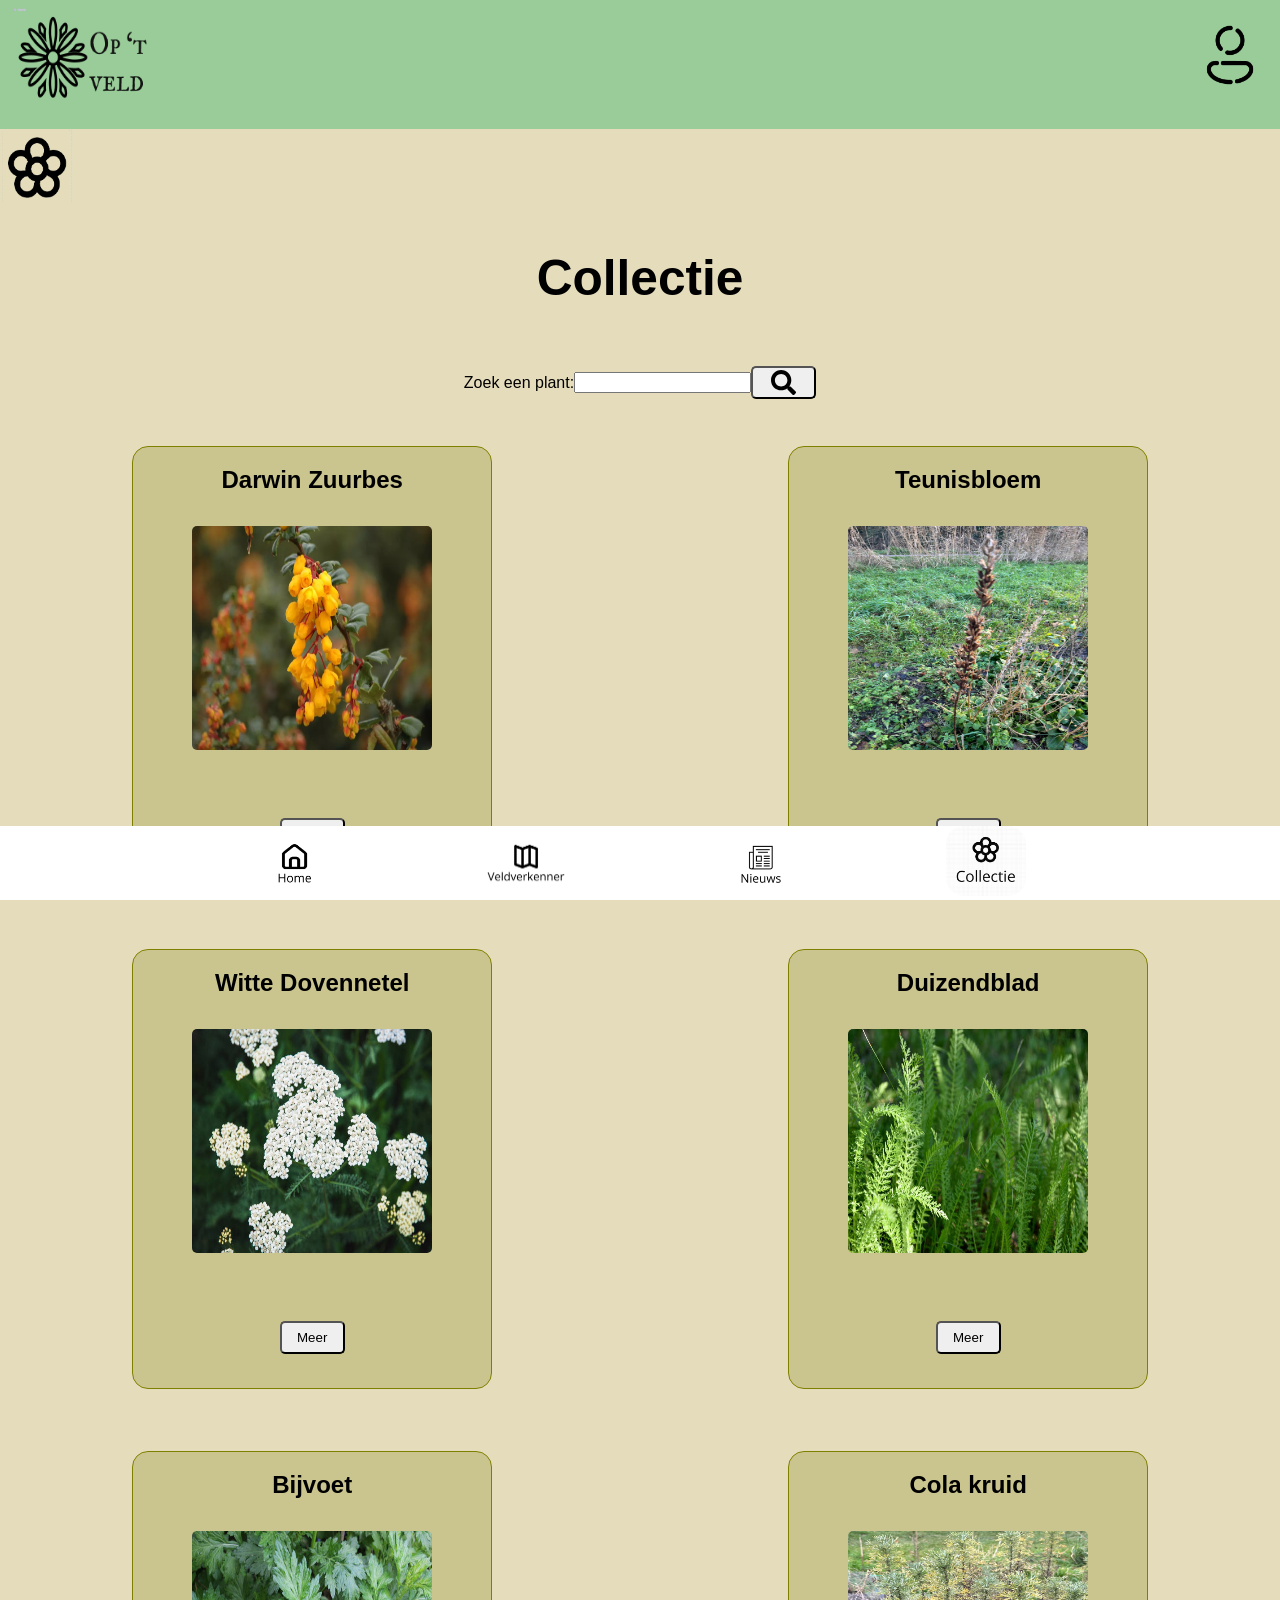
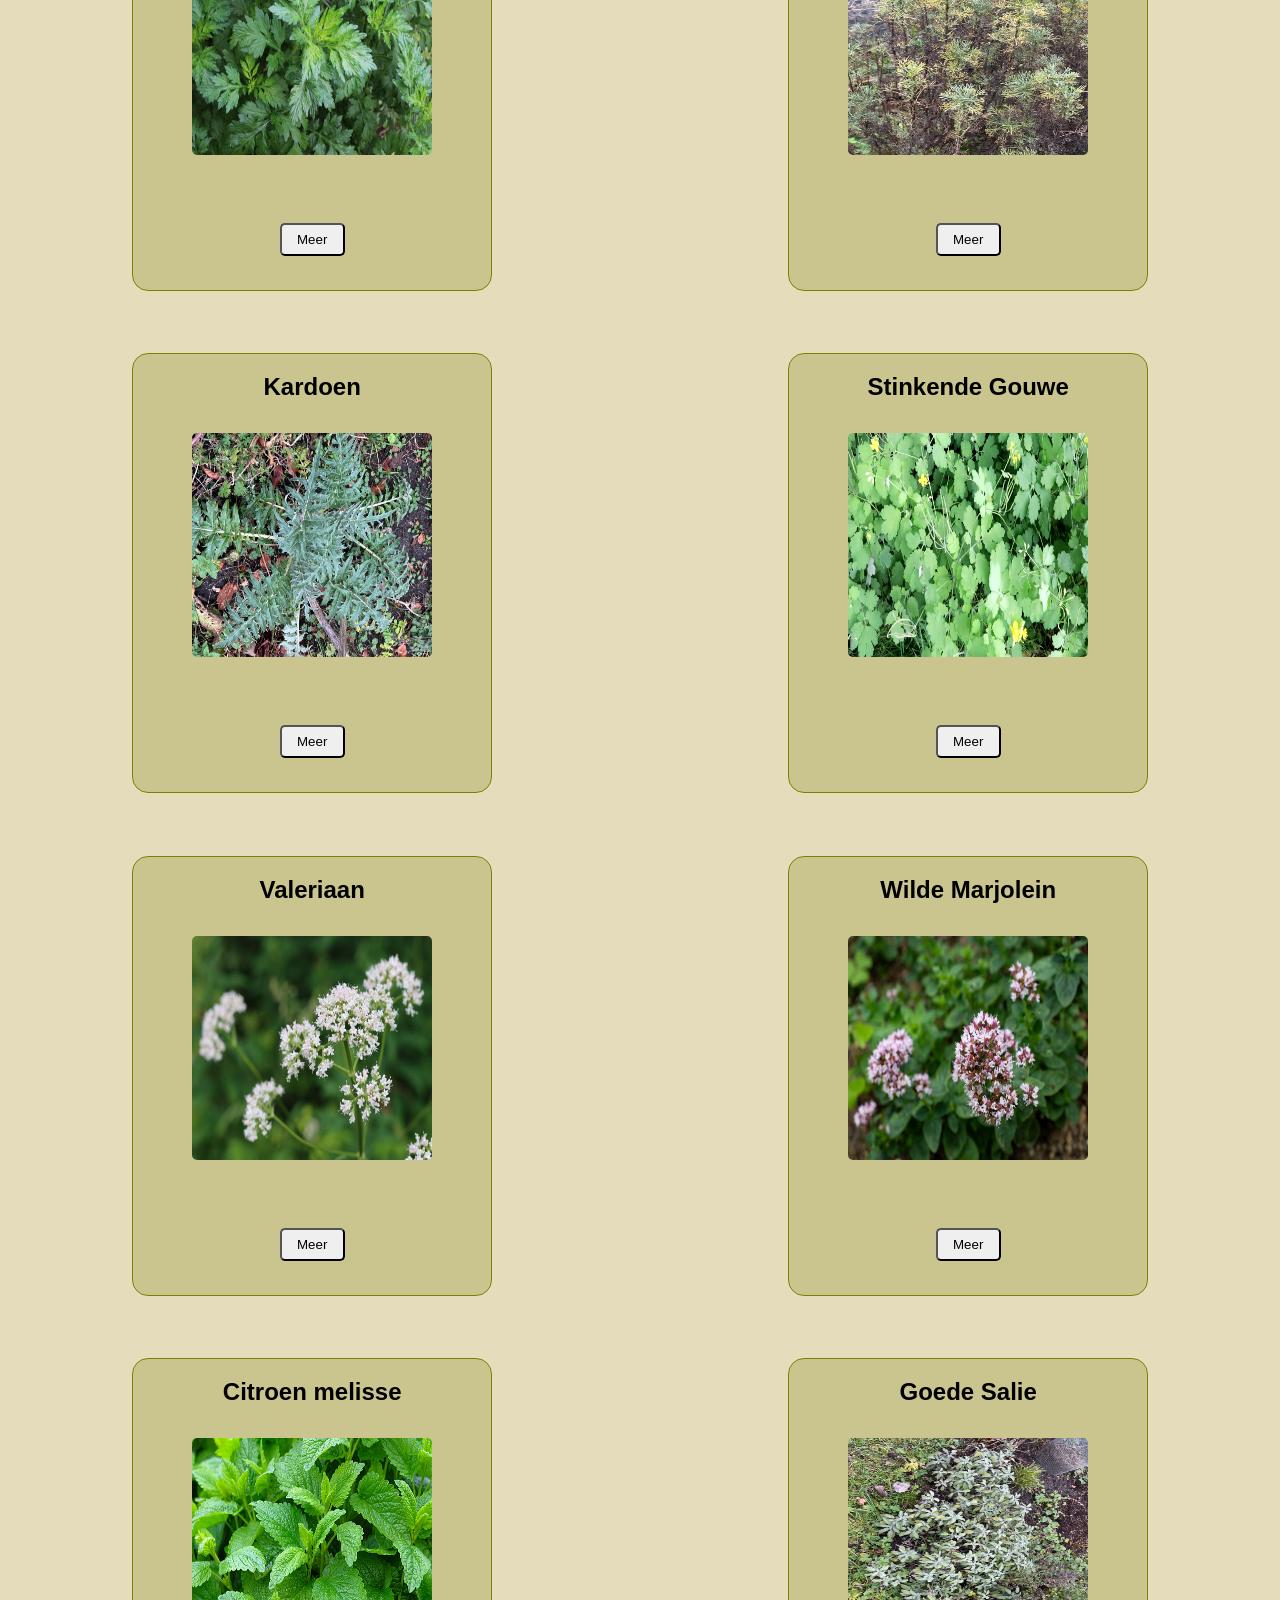
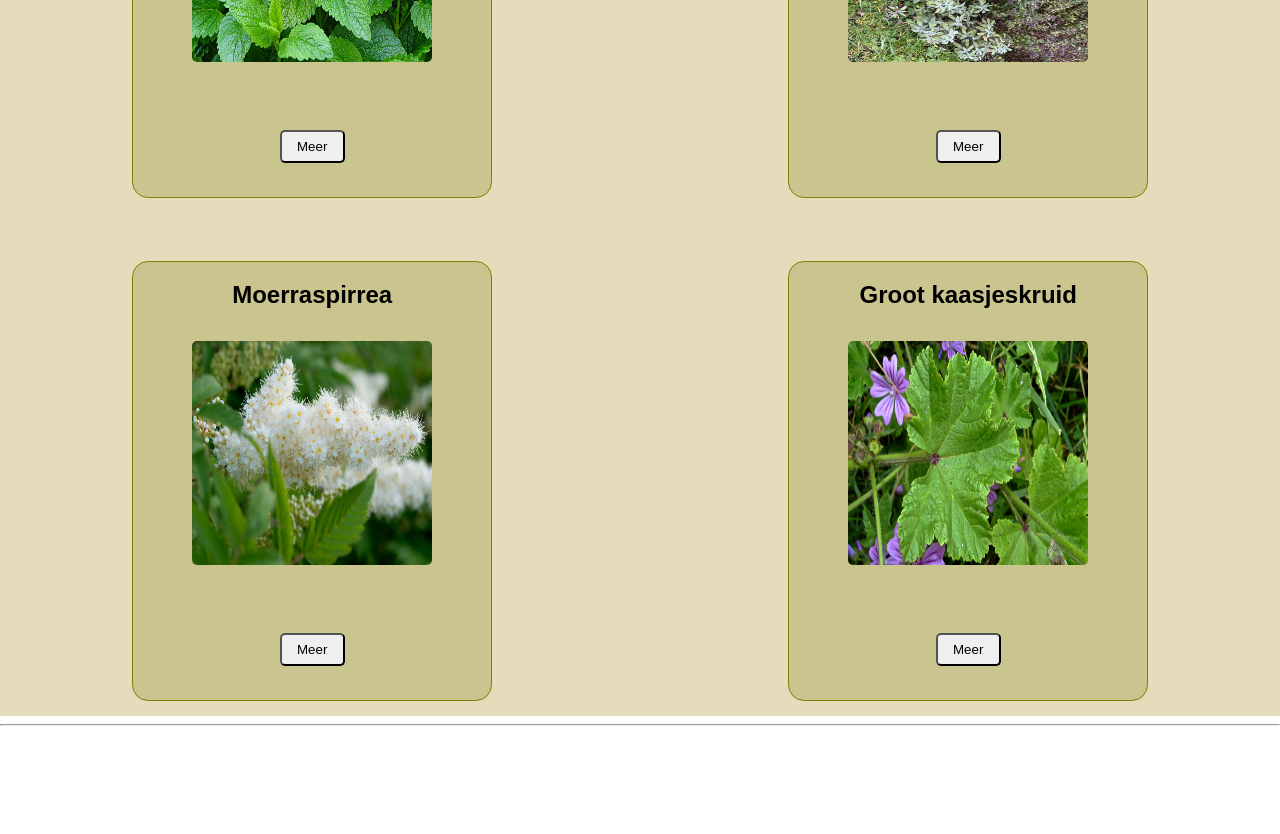
==== commit e105bb01: "Added interacief map, icons and popups, kleurverandering en resposiveness update kaart layout, font " ====
--- a/collectie.html
+++ b/collectie.html
@@ -22,7 +22,7 @@
         <!-- Introduction and title of the flower collection -->
         <section class="BC">
             <img class="logo" src="Images/Logo-removebg-preview.PNG" alt="">
-            <p><strong>Collectie</strong></p>
+            <h1>Collectie</h1>
         </section>
 
         <br>
@@ -86,10 +86,10 @@
                 </div>
             </article>
 
-        </section>
+        
 
         <!-- Second group of flower cards -->
-        <section class="col-container">
+        
 
             <!-- Flower card: Duizendblad -->
             <article class="flower-card">
@@ -130,10 +130,10 @@
                 </div>
             </article>
 
-        </section>
+        
 
         <!-- Third group of flower cards -->
-        <section class="col-container">
+        
 
             <!-- Flower card: Kardoen -->
             <article class="flower-card">
@@ -174,10 +174,10 @@
                 </div>
             </article>
 
-        </section>
+        
 
         <!-- Fourth group of flower cards -->
-        <section class="col-container">
+        
 
             <!-- Flower card: Wilde Marjolein -->
             <article class="flower-card">
@@ -218,10 +218,10 @@
                 </div>
             </article>
 
-        </section>
+        
 
         <!-- Fifth group of flower cards -->
-        <section class="col-container">
+        
 
             <!-- Flower card: Moerraspirrea -->
             <article class="flower-card">
@@ -248,7 +248,6 @@
                     <button aria-label="verberg de details">X</button>
                 </div>
             </article>
-
         </section>
 
     </main>
--- a/CSS/styles2.css
+++ b/CSS/styles2.css
@@ -4,8 +4,14 @@
     margin: 0;
 }
 header{
-    background-color: rgb(159, 207, 170);
-}
+    background-color: #99cc99
+}
+
+h1{
+    text-align: center;
+    font-size: clamp(2rem, 1.5rem + 2vw, 3.5rem);
+}
+
 
 .Logo{
     width: 180px;
@@ -59,22 +65,22 @@
     font-family: Arial, Helvetica, sans-serif;
 }
 
+#map{
+    width: 100%;
+    height: 600px;
+    position: relative;
+    z-index: 1;
+}
+
 h3,h4{
     text-align: center;
 }
 
 main{
-    background-color: #DCE5D2;
-}
-
-.kaart-container {
-    display: flex;
-    justify-content: center;
-    overflow: hidden;
-    height: 500px;
-    width: 450px;
-    border: 5px olive;
-}
+    background-color: #e5dcbc
+}
+
+
 
 .legenda1{
     display: inline-flex;
@@ -95,21 +101,26 @@
     padding-left: 15px;
 }
 
+.col-container{
+    display: grid;
+    gap: 2em;
+    margin-top: 25px;
+}
+
 article{
-  width: 26em;
-
   display: grid;
+  place-items: center;
 
 
   /* transition: .5s; */
 
    transform:
-    perspective(30em)
+    perspective(55em)
     rotateY(0deg);
 
   &.is-meer{
      transform:
-    perspective(30em)
+    perspective(55em)
     rotateY(180deg);
   }
   
@@ -125,9 +136,11 @@
 
 
   div{
+    width: 20em;
+    height: 25em;
     grid-column-start: 1;
     grid-row-start: 1;
-    padding: 1.5em;
+    padding: 1.2em;
 
     backface-visibility: hidden;
 
@@ -144,9 +157,7 @@
   }
 
   div:nth-of-type(2){
-
-
-    background-color: rgb(202, 196, 142);
+    background-color: rgb(168, 163, 115);
 
     rotate:y 180deg;
     
@@ -159,10 +170,18 @@
 }
 
 .flower-card{
-    gap: 1em;
     border-radius: 5px;
-    margin-top: 32px;
+    margin-top: 50px;
     margin: 15px;
+}
+
+.tb {
+    width: 15em;
+    height: 14em;
+    border-radius: 5px;
+    margin: 0 auto;
+    margin-top: 15px;
+    margin-bottom: 50px;
 }
 
 button{
@@ -196,44 +215,23 @@
     border-radius: 25%;
 }
 
-.tb {
-    width: 350px;
-    height: 350px;
-    border-radius: 5px;
-    display: flex;
-    justify-content: center;
-    align-items: center;
-    margin: 0 auto;
-    margin-top: 15px;
-    margin-bottom: 100px;
-}
-
-@media(min-width:500px){
+
+
+@media(min-width: 768px){
     .navfooter{
     gap: 9em;
 
 }
 
+
 .col-container{
     display: grid;
-    grid-template-columns: repeat(3, 1fr);
-    gap: 5em;
+    grid-template-columns: repeat(2, minmax(0, 1fr));
+    justify-items: center;
+    gap: 2rem;
     margin-top: 32px;
-    padding-left: 190px;
-}
-
-.kaart-container{
-width: 1000px;
-height: 800px;
-margin: 0 auto;
-max-width: 1000px;
-width: 100%;
-
-iframe{
-    width: 100%;
-    height: 100%;
-}
-}
-
-}
-
+}
+
+
+}
+
